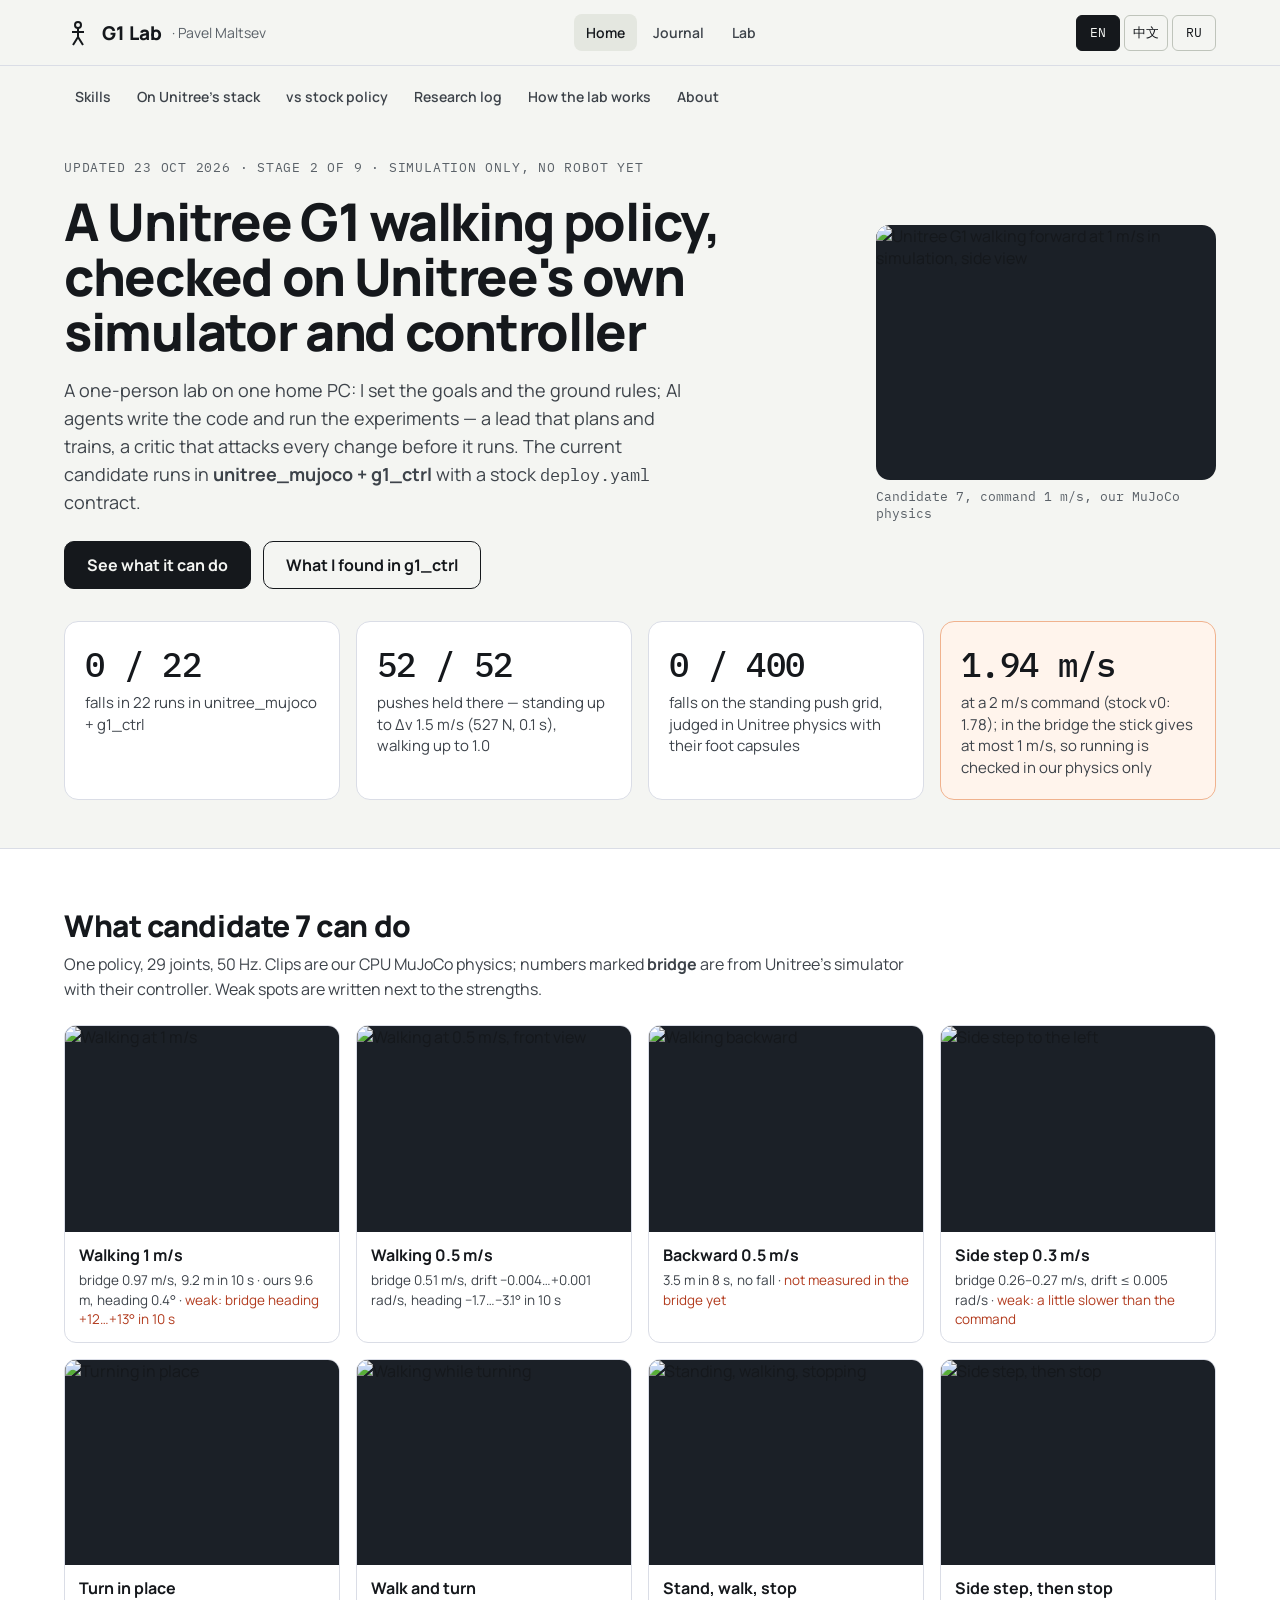
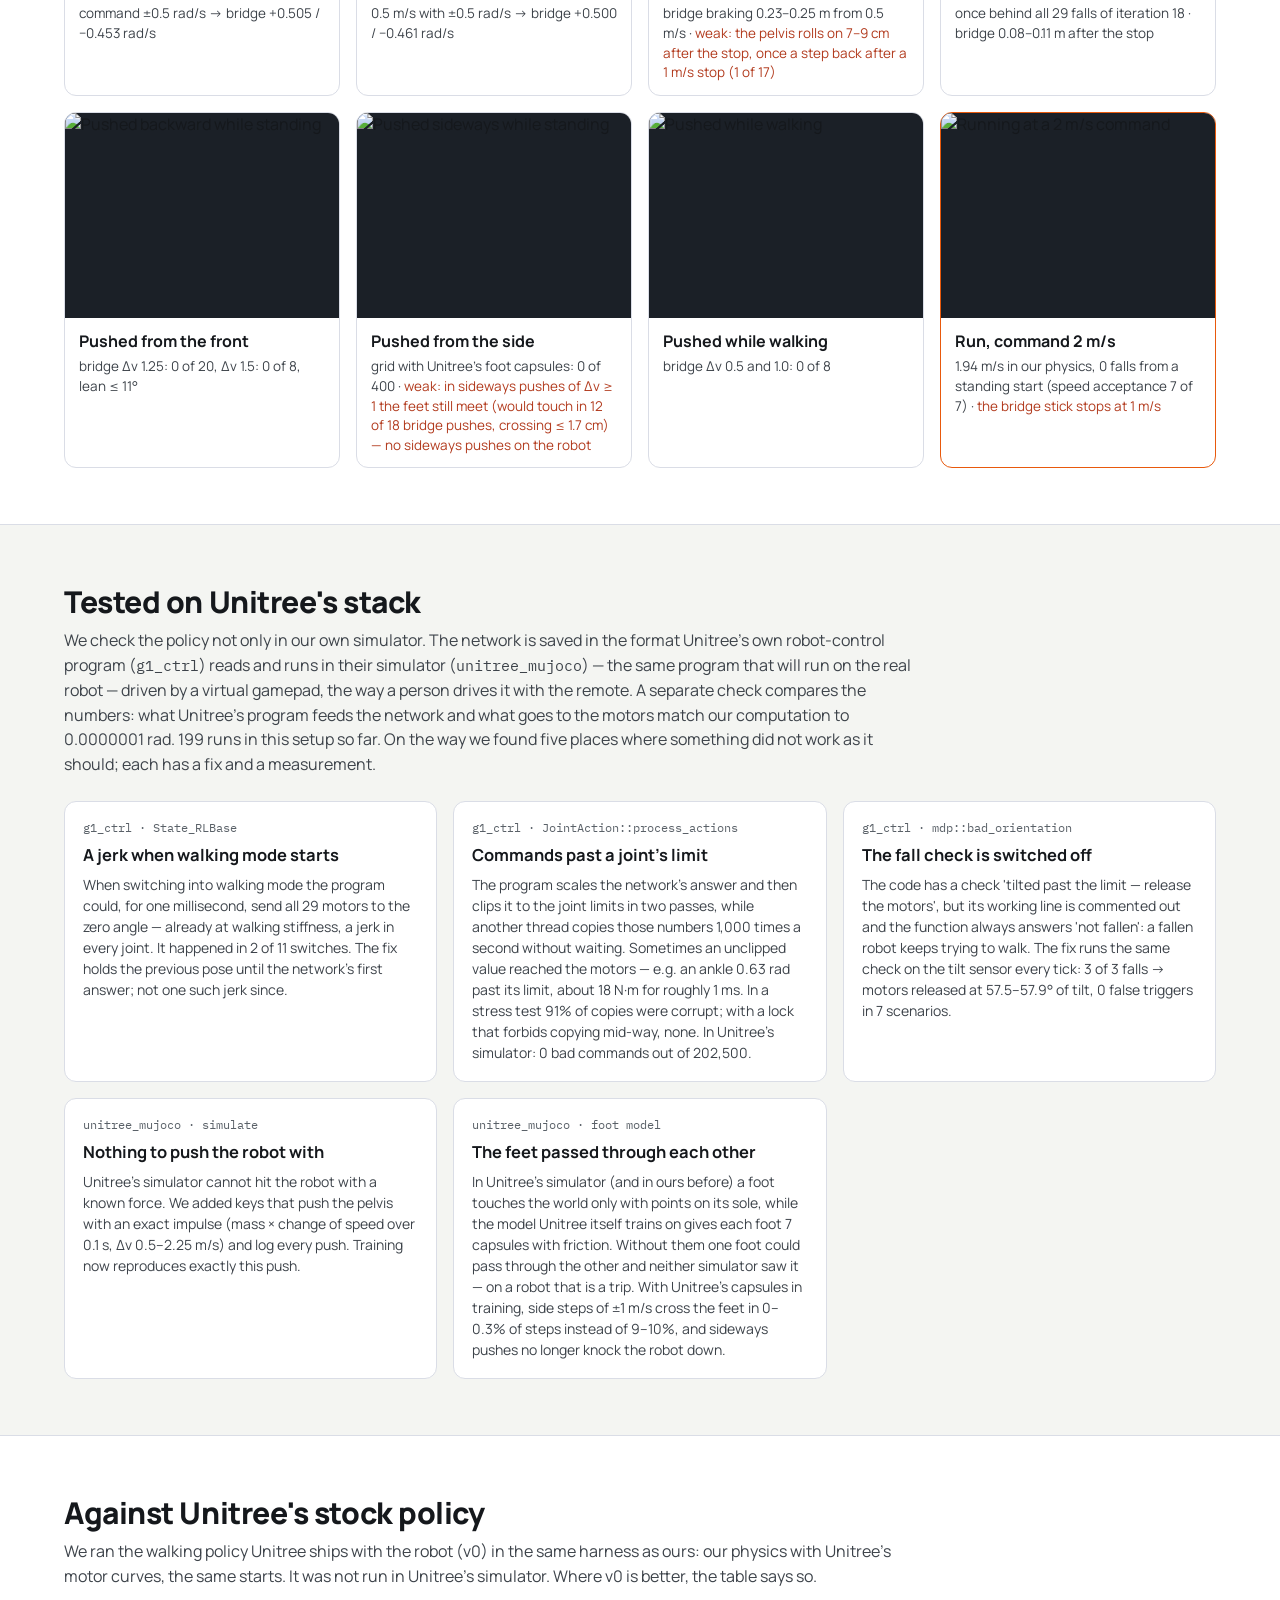
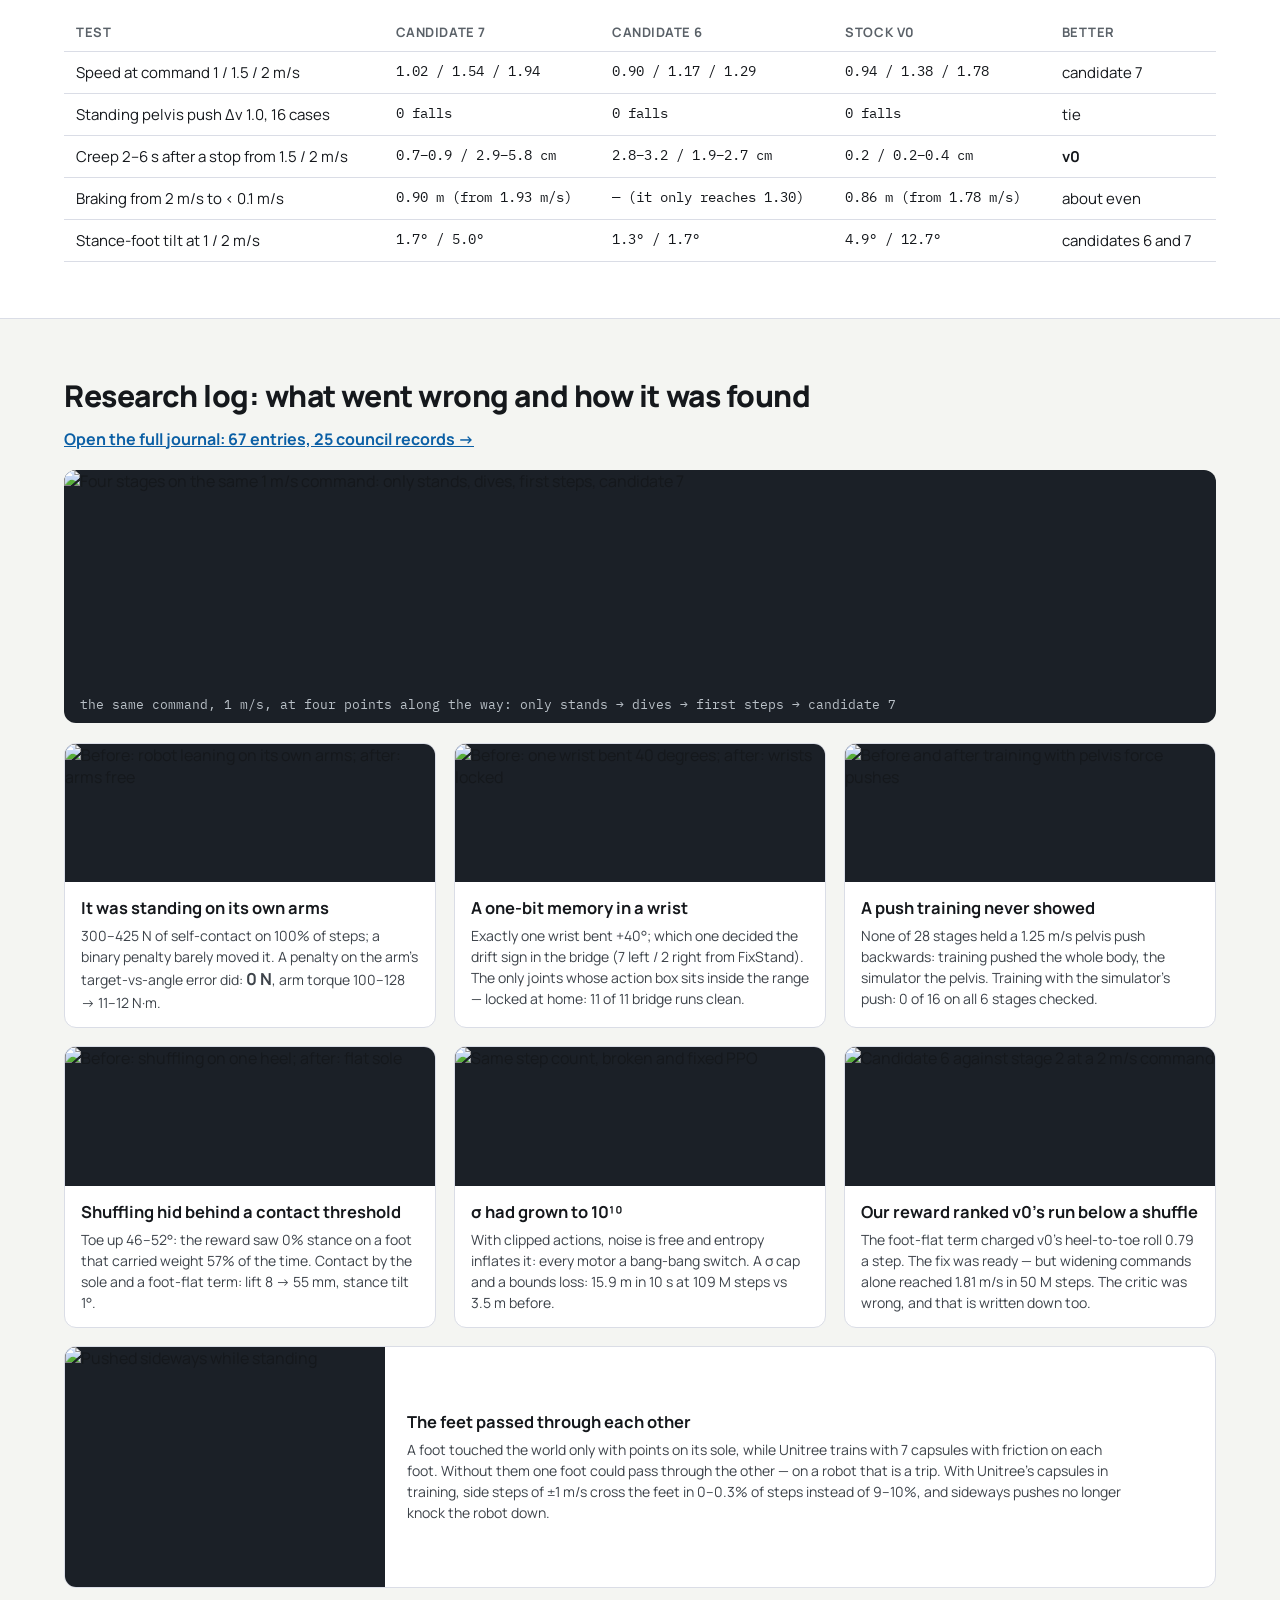
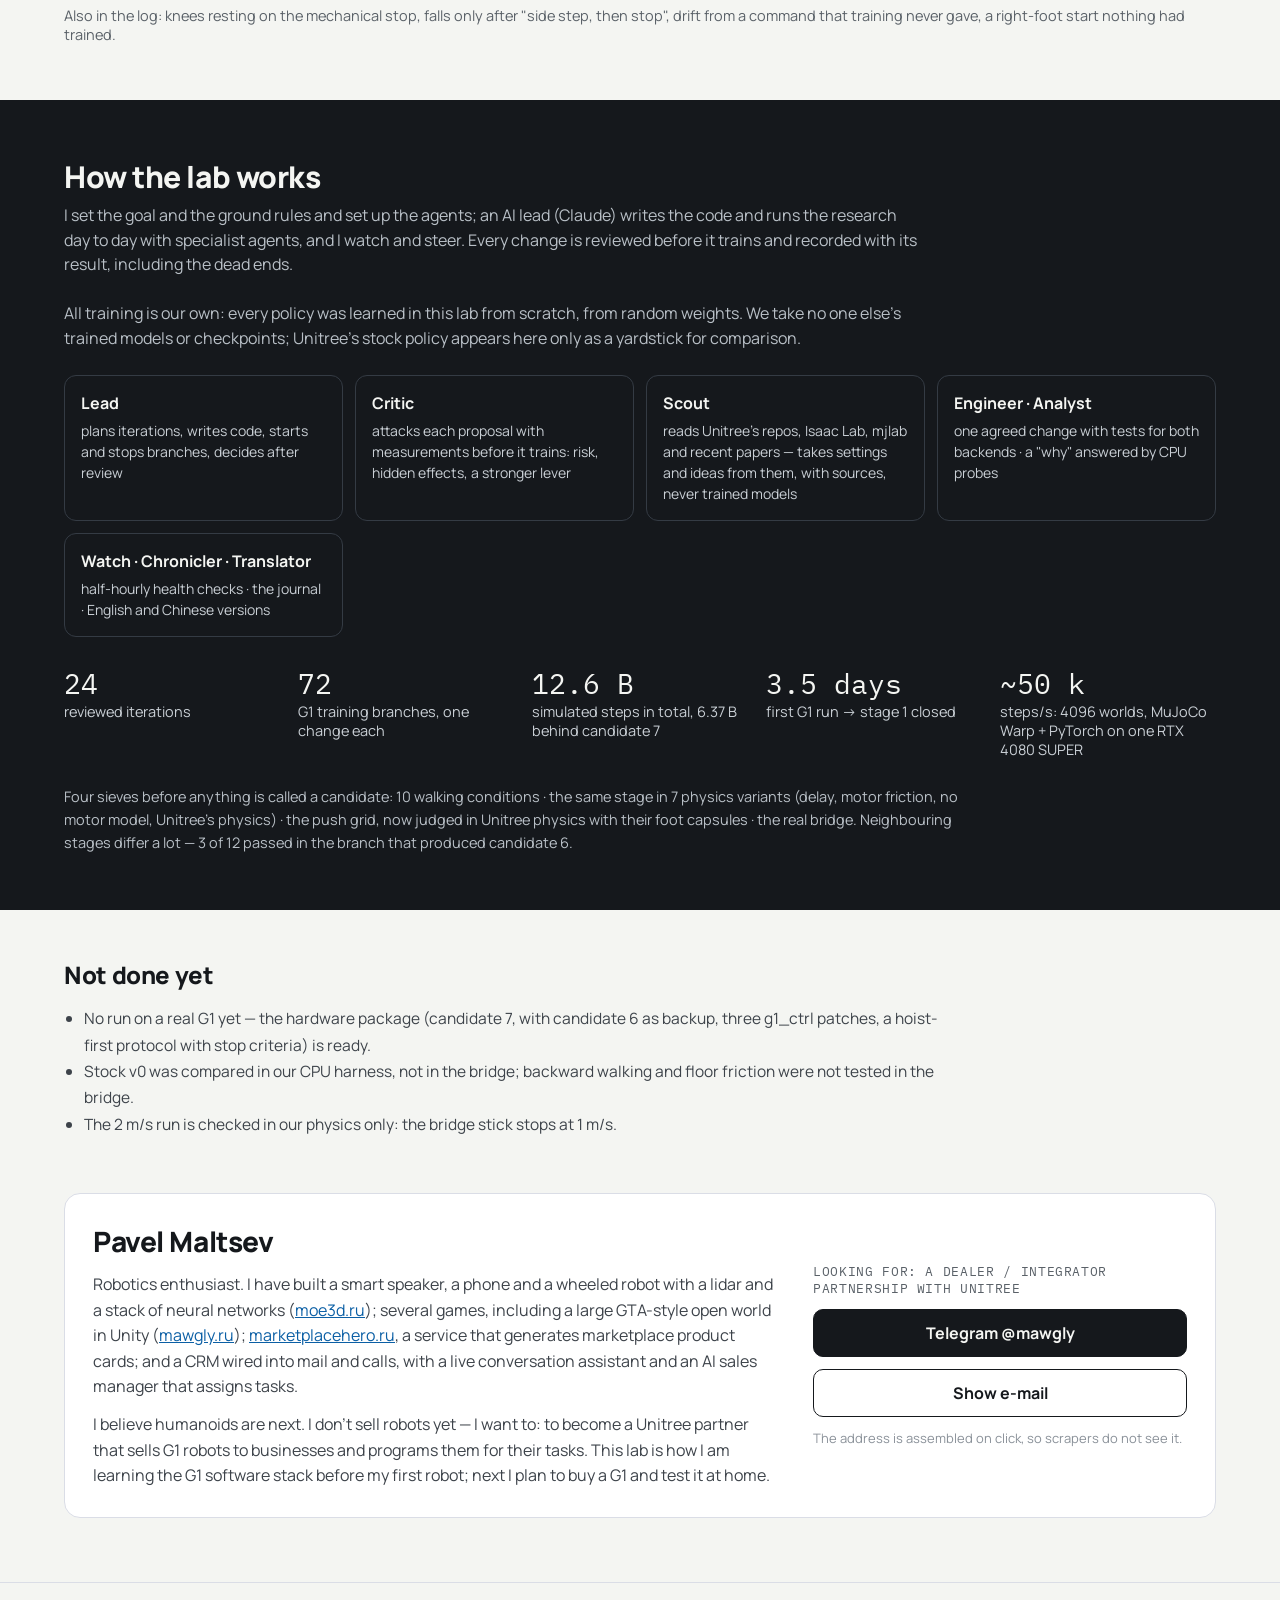
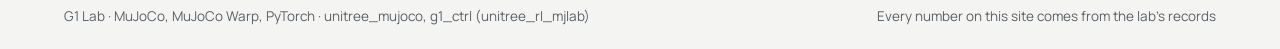
==== humanoid_sim/web/site.html @ 0b7259b4 "G1 Lab: a home lab that teaches a Unitree G1 to walk, from scratch MuJoCo + PPO training of the Unit" ====
<!doctype html>
<html lang="ru">
  <head>
    <meta charset="utf-8" />
    <meta name="viewport" content="width=device-width,initial-scale=1" />
    <meta name="site-mode" content="live" />
    <title>G1 Lab — Павел Мальцев</title>
    <link rel="preconnect" href="https://fonts.googleapis.com" />
    <link rel="preconnect" href="https://fonts.gstatic.com" crossorigin />
    <link
      href="https://fonts.googleapis.com/css2?family=IBM+Plex+Mono:wght@400;500&family=Manrope:wght@400;500;600;700;800&display=swap"
      rel="stylesheet"
    />
    <link rel="stylesheet" href="site.css" />
    <link rel="stylesheet" href="home.css" />
    <script type="module" src="home.js"></script>
  </head>
  <body>
    <main id="top">
      <nav class="page-nav wrap" aria-label="На этой странице">
        <a href="#skills">Навыки</a><a href="#stack">На стеке Unitree</a><a href="#compare">Против штатной политики</a
        ><a href="#log">Журнал исследований</a><a href="#lab">Как устроена лаборатория</a><a href="#about">Обо мне</a>
      </nav>

      <section class="hero wrap">
        <div class="hero-text">
          <p class="eyebrow">Обновлено 23 октября 2026 · этап 2 из 9 · только симуляция, робота пока нет</p>
          <h1>Политика ходьбы для Unitree G1, проверенная на симуляторе и контроллере самой Unitree</h1>
          <p class="lead" data-rich>
            Лаборатория из одного человека на одном домашнем ПК: я ставлю цели и основные правила, а код пишут и
            эксперименты ведут ИИ-агенты — руководитель, который планирует и обучает, и критик, который атакует каждое
            изменение до запуска. Текущий кандидат работает в **unitree_mujoco + g1_ctrl** со штатным разъёмом
            `deploy.yaml`.
          </p>
          <div class="actions">
            <a class="button" href="#skills">Посмотреть, что он умеет</a
            ><a class="button ghost" href="#stack">Что я нашёл в g1_ctrl</a>
          </div>
        </div>
        <figure class="hero-figure">
          <div class="media">
            <img data-clip="walk" alt="Unitree G1 идёт вперёд со скоростью 1 м/с в симуляции, вид сбоку" />
          </div>
          <figcaption>Кандидат 7, команда 1 м/с, наша физика MuJoCo</figcaption>
        </figure>
      </section>

      <section class="stats" aria-label="Ключевые числа">
        <div class="wrap grid cards-220">
          <div class="card">
            <span class="stat">0 / 22</span><span>падений в 22 прогонах в unitree_mujoco + g1_ctrl</span>
          </div>
          <div class="card">
            <span class="stat">52 / 52</span
            ><span>толчков выдержано там же — стоя до Δv 1,5 м/с (527 Н, 0,1 с), на ходу до 1,0</span>
          </div>
          <div class="card">
            <span class="stat">0 / 400</span
            ><span>падений на сетке толчков стоя — в физике Unitree с их капсулами стоп</span>
          </div>
          <div class="card accent">
            <span class="stat">1,94 м/с</span
            ><span
              >при команде 2 м/с (штатная v0: 1,78); в связке стик даёт не больше 1 м/с, поэтому бег проверен только в
              нашей физике</span
            >
          </div>
        </div>
      </section>

      <section id="skills" class="band section" aria-labelledby="skills-title">
        <div class="wrap">
          <h2 id="skills-title">Что умеет кандидат 7</h2>
          <p class="note" data-rich>
            Одна политика, 29 суставов, 50 Гц. Ролики — наша физика MuJoCo на CPU; числа с пометкой **связка** — из
            симулятора Unitree с их контроллером. Слабые места написаны рядом с сильными.
          </p>
          <div class="grid cards-260">
            <figure class="clip-card">
              <div class="media"><img data-clip="walk" alt="Идёт со скоростью 1 м/с" /></div>
              <figcaption>
                <b>Ходьба 1 м/с</b
                ><span
                  >связка 0,97 м/с, 9,2 м за 10 с · у нас 9,6 м, курс 0,4° ·
                  <span class="weak">слабое место: курс в связке +12…+13° за 10 с</span></span
                >
              </figcaption>
            </figure>
            <figure class="clip-card">
              <div class="media"><img data-clip="slow_front" alt="Идёт со скоростью 0,5 м/с, вид спереди" /></div>
              <figcaption>
                <b>Ходьба 0,5 м/с</b
                ><span>связка 0,51 м/с, увод −0,004…+0,001 рад/с, курс −1,7…−3,1° за 10 с</span>
              </figcaption>
            </figure>
            <figure class="clip-card">
              <div class="media"><img data-clip="back" alt="Идёт назад" /></div>
              <figcaption>
                <b>Назад 0,5 м/с</b
                ><span>3,5 м за 8 с, без падений · <span class="weak">в связке ещё не измерено</span></span>
              </figcaption>
            </figure>
            <figure class="clip-card">
              <div class="media"><img data-clip="side_left" alt="Шаг вбок влево" /></div>
              <figcaption>
                <b>Шаг вбок 0,3 м/с</b
                ><span
                  >связка 0,26–0,27 м/с, увод ≤ 0,005 рад/с ·
                  <span class="weak">слабое место: чуть медленнее команды</span></span
                >
              </figcaption>
            </figure>
            <figure class="clip-card">
              <div class="media"><img data-clip="turn_left" alt="Поворачивается на месте" /></div>
              <figcaption>
                <b>Поворот на месте</b><span>команда ±0,5 рад/с → связка +0,505 / −0,453 рад/с</span>
              </figcaption>
            </figure>
            <figure class="clip-card">
              <div class="media"><img data-clip="walk_turn" alt="Идёт и поворачивает" /></div>
              <figcaption>
                <b>Ходьба с поворотом</b><span>0,5 м/с с ±0,5 рад/с → связка +0,500 / −0,461 рад/с</span>
              </figcaption>
            </figure>
            <figure class="clip-card">
              <div class="media"><img data-clip="stop_start" alt="Стоит, идёт, останавливается" /></div>
              <figcaption>
                <b>Стоять, идти, остановиться</b
                ><span
                  >в связке тормозит за 0,23–0,25 м с 0,5 м/с ·
                  <span class="weak"
                    >слабое место: после остановки таз докатывается на 7–9 см, один раз шаг назад после стопа с 1 м/с (1
                    из 17)</span
                  ></span
                >
              </figcaption>
            </figure>
            <figure class="clip-card">
              <div class="media"><img data-clip="side_stop" alt="Шаг вбок, затем остановка" /></div>
              <figcaption>
                <b>Шаг вбок, затем стоп</b
                ><span>когда-то за всеми 29 падениями итерации 18 · в связке 0,08–0,11 м после остановки</span>
              </figcaption>
            </figure>
            <figure class="clip-card">
              <div class="media"><img data-clip="push_back" alt="Толчок назад, стоя" /></div>
              <figcaption>
                <b>Толчок спереди</b><span>в связке Δv 1,25: 0 из 20, Δv 1,5: 0 из 8, наклон ≤ 11°</span>
              </figcaption>
            </figure>
            <figure class="clip-card">
              <div class="media"><img data-clip="push_left" alt="Толчок вбок, стоя" /></div>
              <figcaption>
                <b>Толчок сбоку</b
                ><span
                  >сетка с капсулами стоп Unitree: 0 из 400 ·
                  <span class="weak"
                    >слабое место: при боковых толчках Δv ≥ 1 стопы всё ещё встречаются (коснулись бы в 12 из 18
                    толчков в связке, захлёст ≤ 1,7 см) — боковых толчков на роботе не делаем</span
                  ></span
                >
              </figcaption>
            </figure>
            <figure class="clip-card">
              <div class="media"><img data-clip="push_walk" alt="Толчок на ходу" /></div>
              <figcaption>
                <b>Толчок на ходу</b><span>связка Δv 0,5 и 1,0: 0 из 8</span>
              </figcaption>
            </figure>
            <figure class="clip-card accent">
              <div class="media"><img data-clip="sprint" alt="Бег по команде 2 м/с" /></div>
              <figcaption>
                <b>Бег, команда 2 м/с</b
                ><span
                  >1,94 м/с в нашей физике, 0 падений со старта стоя (приёмка скорости 7 из 7) ·
                  <span class="weak">стик связки ограничен 1 м/с</span></span
                >
              </figcaption>
            </figure>
          </div>
        </div>
      </section>

      <section id="stack" class="section" aria-labelledby="stack-title">
        <div class="wrap">
          <h2 id="stack-title">Проверено на стеке Unitree</h2>
          <p class="note" data-rich>
            Мы проверяем политику не только у себя. Сеть сохраняется в формате, который читает штатная программа
            управления роботом от Unitree (`g1_ctrl`), и запускается в их симуляторе (`unitree_mujoco`) — той же
            программой, что будет работать на настоящем роботе. Управляем виртуальным геймпадом, как человек пультом.
            Отдельная проверка сверяет числа: то, что программа Unitree подаёт сети, и то, что уходит на моторы,
            совпадает с нашим расчётом до 0,0000001 радиана. Прогонов в этой связке — 199. По дороге нашлись пять мест,
            где что-то работало не так; у каждого есть исправление и замер.
          </p>
          <div class="grid cards-340">
            <article class="card finding">
              <span class="tag">g1_ctrl · State_RLBase</span>
              <b>Рывок при включении ходьбы</b>
              <span
                >При переключении в режим ходьбы программа могла на одну миллисекунду послать всем 29 моторам команду «в
                ноль» — уже с жёсткостью ходьбы, то есть дёрнуть все суставы. Так было в 2 включениях из 11. Исправление
                держит прежнюю позу до первого ответа сети; с тех пор — ни одного такого рывка.</span
              >
            </article>
            <article class="card finding">
              <span class="tag">g1_ctrl · JointAction::process_actions</span>
              <b>Команды за пределом сустава</b>
              <span
                >Программа сначала масштабирует ответ сети, потом обрезает его по пределам суставов — в два прохода, а
                другой поток 1000 раз в секунду копирует эти числа, не дожидаясь конца. Иногда на моторы уходило
                необрезанное значение: например, голеностоп на 0,63 рад за пределом, около 18 Н·м примерно на 1 мс. В
                стресс-тесте испорчены 91% копий; с замком, который не даёт копировать на середине, — ни одной. В
                симуляторе Unitree — 0 плохих команд из 202 500.</span
              >
            </article>
            <article class="card finding">
              <span class="tag">g1_ctrl · mdp::bad_orientation</span>
              <b>Проверка падения выключена</b>
              <span
                >В коде есть проверка «наклонился сильнее предела — отпустить моторы», но её рабочая строка
                закомментирована, и функция всегда отвечает «не упал»: упавший робот продолжает пытаться идти.
                Исправление включает ту же проверку по датчику наклона на каждом такте: 3 падения из 3 → моторы отпущены
                при наклоне 57,5–57,9°, ложных срабатываний 0 в 7 сценариях.</span
              >
            </article>
            <article class="card finding">
              <span class="tag">unitree_mujoco · simulate</span>
              <b>Робота нечем толкнуть</b>
              <span
                >В симуляторе Unitree нельзя ударить робота с известной силой. Мы добавили клавиши, которые толкают таз
                точно заданным импульсом (масса × изменение скорости за 0,1 с, Δv от 0,5 до 2,25 м/с) и записывают
                каждый толчок. Обучение теперь воспроизводит ровно этот толчок.</span
              >
            </article>
            <article class="card finding">
              <span class="tag">unitree_mujoco · модель стопы</span>
              <b>Стопы проходили друг сквозь друга</b>
              <span
                >В симуляторе Unitree (и у нас раньше) стопа касается мира только точками подошвы, а в модели, на которой
                учит сама Unitree, у стопы 7 капсул с трением. Без них ноги могли заходить одна сквозь другую, и ни один
                симулятор этого не видел — на роботе это подножка. С капсулами Unitree в обучении при шаге вбок ±1 м/с
                ноги заходят накрест в 0–0,3% шагов вместо 9–10%, а боковые толчки больше не роняют робота.</span
              >
            </article>
          </div>
        </div>
      </section>

      <section id="compare" class="band section" aria-labelledby="compare-title">
        <div class="wrap">
          <h2 id="compare-title">Против штатной политики Unitree</h2>
          <p class="note">
            Политику ходьбы, которую Unitree поставляет с роботом (v0), мы запустили в той же обвязке, что и свои: наша
            физика с кривыми моторов Unitree, одинаковые старты. В симуляторе Unitree она не запускалась. Где v0 лучше,
            так и написано.
          </p>
          <div class="scroll-x">
            <table class="data">
              <thead>
                <tr>
                  <th>Тест</th>
                  <th>Кандидат 7</th>
                  <th>Кандидат 6</th>
                  <th>Штатная v0</th>
                  <th>Лучше</th>
                </tr>
              </thead>
              <tbody>
                <tr>
                  <td>Скорость при команде 1 / 1,5 / 2 м/с</td>
                  <td class="num">1,02 / 1,54 / 1,94</td>
                  <td class="num">0,90 / 1,17 / 1,29</td>
                  <td class="num">0,94 / 1,38 / 1,78</td>
                  <td>кандидат 7</td>
                </tr>
                <tr>
                  <td>Толчок таза стоя Δv 1,0, 16 случаев</td>
                  <td class="num">0 падений</td>
                  <td class="num">0 падений</td>
                  <td class="num">0 падений</td>
                  <td>ничья</td>
                </tr>
                <tr>
                  <td>Уползание через 2–6 с после остановки с 1,5 / 2 м/с</td>
                  <td class="num">0,7–0,9 / 2,9–5,8 см</td>
                  <td class="num">2,8–3,2 / 1,9–2,7 см</td>
                  <td class="num">0,2 / 0,2–0,4 см</td>
                  <td><b>v0</b></td>
                </tr>
                <tr>
                  <td>Торможение с 2 м/с до &lt; 0,1 м/с</td>
                  <td class="num">0,90 м (с 1,93 м/с)</td>
                  <td class="num">— (разгоняется только до 1,30)</td>
                  <td class="num">0,86 м (с 1,78 м/с)</td>
                  <td>почти поровну</td>
                </tr>
                <tr>
                  <td>Наклон опорной стопы при 1 / 2 м/с</td>
                  <td class="num">1,7° / 5,0°</td>
                  <td class="num">1,3° / 1,7°</td>
                  <td class="num">4,9° / 12,7°</td>
                  <td>кандидат 6 и 7</td>
                </tr>
              </tbody>
            </table>
          </div>
        </div>
      </section>

      <section id="log" class="section" aria-labelledby="log-title">
        <div class="wrap">
          <div class="log-head">
            <h2 id="log-title">Журнал исследований: что шло не так и как это нашли</h2>
            <a href="journal.html">Открыть весь журнал: 67 записей, 25 протоколов совета →</a>
          </div>
          <figure class="story-wide">
            <div class="media">
              <img
                data-clip="story-path"
                alt="Четыре этапа на одной команде 1 м/с: только стоит, ныряет, первые шаги, кандидат 7"
              />
            </div>
            <figcaption>
              одна и та же команда, 1 м/с, в четырёх точках пути: только стоит → ныряет → первые шаги → кандидат 7
            </figcaption>
          </figure>
          <div class="grid stories">
            <article class="story-card">
              <div class="media">
                <img
                  data-clip="story-arms"
                  alt="Было: робот опирается на собственные руки; стало: руки свободны"
                />
              </div>
              <div class="body">
                <b>Он стоял на собственных руках</b>
                <span class="text" data-rich
                  >300–425 Н самоконтакта на 100% шагов; бинарный штраф почти ничего не сдвинул. Сдвинул штраф за
                  расхождение цели и угла руки: **0 Н**, момент руки 100–128 → 11–12 Н·м.</span
                >
              </div>
            </article>
            <article class="story-card">
              <div class="media">
                <img
                  data-clip="story-wrist"
                  alt="Было: одно запястье согнуто на 40 градусов; стало: запястья закреплены"
                />
              </div>
              <div class="body">
                <b>Однобитная память в запястье</b>
                <span class="text"
                  >Ровно одно запястье согнуто на +40°; какое именно — решало знак увода в связке (7 влево / 2 вправо из
                  FixStand). Это единственные суставы, у которых коробка действий лежит внутри диапазона, — их
                  закрепили в исходной позе: 11 из 11 прогонов в связке чистые.</span
                >
              </div>
            </article>
            <article class="story-card">
              <div class="media">
                <img data-clip="story-push" alt="До и после обучения с толчками силой в таз" />
              </div>
              <div class="body">
                <b>Толчок, которого обучение не показывало</b>
                <span class="text"
                  >Ни один из 28 этапов не выдержал толчка таза 1,25 м/с назад: обучение толкало всё тело, а симулятор —
                  таз. Обучение с толчком как в симуляторе: 0 из 16 на всех 6 проверенных этапах.</span
                >
              </div>
            </article>
            <article class="story-card">
              <div class="media">
                <img data-clip="story-heel" alt="Было: шаркает на одной пятке; стало: стопа плоско" />
              </div>
              <div class="body">
                <b>Шарканье пряталось за порогом контакта</b>
                <span class="text"
                  >Носок вверх на 46–52°: награда видела 0% опоры у стопы, которая несла вес 57% времени. Контакт по
                  подошве и штраф за наклон стопы: подъём 8 → 55 мм, наклон в опоре 1°.</span
                >
              </div>
            </article>
            <article class="story-card">
              <div class="media">
                <img data-clip="story-ppo" alt="Одинаковое число шагов: сломанный и исправленный PPO" />
              </div>
              <div class="body">
                <b>σ выросла до 10¹⁰</b>
                <span class="text"
                  >При обрезанных действиях шум бесплатен, и энтропия его раздувает: каждый мотор — релейный
                  переключатель. Ограничение σ и штраф за выход за границы: 15,9 м за 10 с на 109 млн шагов против 3,5 м
                  раньше.</span
                >
              </div>
            </article>
            <article class="story-card">
              <div class="media">
                <img data-clip="story-speed" alt="Кандидат 6 против этапа 2 при команде 2 м/с" />
              </div>
              <div class="body">
                <b>Наша награда ставила бег v0 ниже шарканья</b>
                <span class="text"
                  >Штраф за наклон стопы брал с переката v0 с пятки на носок 0,79 за шаг. Исправление было готово — но
                  одно расширение команд дало 1,81 м/с за 50 млн шагов. Критик ошибся, и это тоже записано.</span
                >
              </div>
            </article>
            <article class="story-card wide">
              <div class="media">
                <img data-clip="push_left" alt="Толчок вбок, стоя" />
              </div>
              <div class="body">
                <b>Ноги проходили друг сквозь друга</b>
                <span class="text"
                  >Стопа касалась мира только точками подошвы, а Unitree учит с 7 капсулами с трением на каждой стопе.
                  Без них ноги заходили одна сквозь другую — на роботе это подножка. С капсулами Unitree в обучении при
                  шаге вбок ±1 м/с ноги заходят накрест в 0–0,3% шагов вместо 9–10%, боковые толчки больше не роняют
                  робота.</span
                >
              </div>
            </article>
          </div>
          <p class="also">
            Ещё в журнале: колени, лежащие на механическом упоре, падения только после «шаг вбок, затем стоп», увод от
            команды, которой обучение никогда не давало, старт с правой ноги, которому ничто не учило.
          </p>
        </div>
      </section>

      <section id="lab" class="dark section" aria-labelledby="lab-title">
        <div class="wrap">
          <h2 id="lab-title">Как устроена лаборатория</h2>
          <p class="note">
            Я ставлю цель и основные правила и настраиваю агентов; ИИ-руководитель (Claude) пишет код и ведёт
            исследование изо дня в день вместе со специализированными агентами, а я наблюдаю и направляю. Каждое
            изменение разбирают до обучения и записывают вместе с результатом, включая тупики.
          </p>
          <p class="note own">
            Всё обучение — наше собственное: каждая политика выучена в этой лаборатории с нуля, из случайных
            весов. Чужих обученных моделей и контрольных точек мы не берём; стоковая политика Unitree здесь —
            только мерка для сравнения.
          </p>
          <div class="grid roles">
            <div class="role">
              <b>Руководитель</b>
              <p>планирует итерации, пишет код, запускает и останавливает ветки, решает после разбора</p>
            </div>
            <div class="role">
              <b>Критик</b>
              <p>атакует каждое предложение измерениями до обучения: риск, скрытые эффекты, более сильный рычаг</p>
            </div>
            <div class="role">
              <b>Разведчик</b>
              <p>читает репозитории Unitree, Isaac Lab, mjlab и свежие статьи — берёт оттуда настройки и идеи с источниками, но не обученные модели</p>
            </div>
            <div class="role">
              <b>Инженер · Аналитик</b>
              <p>одно согласованное изменение с тестами для обоих бэкендов · ответ на «почему» через CPU-пробы</p>
            </div>
            <div class="role">
              <b>Дежурный · Летописец · Переводчик</b>
              <p>проверки здоровья каждые полчаса · журнал · английская и китайская версии</p>
            </div>
          </div>
          <div class="grid lab-numbers">
            <div><span>24</span>итерации с разбором</div>
            <div><span>72</span>ветки обучения G1, по одному изменению в каждой</div>
            <div><span>12,6 млрд</span>шагов симуляции всего, из них 6,37 млрд — за кандидатом 7</div>
            <div><span>3,5 дня</span>первый запуск G1 → этап 1 закрыт</div>
            <div><span>~50 тыс.</span>шагов/с: 4096 миров, MuJoCo Warp + PyTorch на одной RTX 4080 SUPER</div>
          </div>
          <p class="sieves">
            Четыре сита, прежде чем что-то назвать кандидатом: 10 условий ходьбы · тот же этап в 7 вариантах физики
            (задержка, трение моторов, без модели моторов, физика Unitree) · сетка толчков, теперь в физике Unitree с их
            капсулами стоп · настоящая связка. Соседние этапы сильно различаются — в ветке, давшей кандидата 6, прошли 3
            из 12.
          </p>
        </div>
      </section>

      <section class="gaps wrap" aria-labelledby="gaps-title">
        <h2 id="gaps-title">Что ещё не сделано</h2>
        <ul>
          <li>
            Запусков на настоящем G1 ещё не было — пакет для железа (кандидат 7, запасной — кандидат 6, три патча
            g1_ctrl, протокол «сначала на подвесе» с критериями остановки) готов.
          </li>
          <li>
            Штатную v0 сравнивали в нашей CPU-обвязке, а не в связке; ходьбу назад и трение пола в связке не проверяли.
          </li>
          <li>Бег 2 м/с проверен только в нашей физике: стик связки ограничен 1 м/с.</li>
        </ul>
      </section>

      <section id="about" class="about wrap" aria-labelledby="about-title">
        <div class="about-card">
          <div class="about-text">
            <h2 id="about-title">Павел Мальцев</h2>
            <p data-rich>
              Энтузиаст робототехники. Я собрал умную колонку, телефон и колёсного робота с лидаром и стеком нейросетей
              (moe3d.ru); сделал несколько игр, в том числе большой открытый мир в духе GTA на Unity (mawgly.ru);
              marketplacehero.ru — сервис, который генерирует карточки товаров для маркетплейсов; и CRM, связанную с
              почтой и звонками, с живым помощником в разговоре и ИИ-менеджером продаж, который ставит задачи.
            </p>
            <p>
              Я верю, что следующие — гуманоиды. Роботов я пока не продаю, но хочу: стать партнёром Unitree, который
              продаёт роботов G1 бизнесу и программирует их под его задачи. Эта лаборатория — то, как я осваиваю
              программный стек G1 до своего первого робота; дальше я планирую купить G1 и испытать его дома.
            </p>
          </div>
          <div class="contact">
            <span class="eyebrow">Ищу: партнёрство с Unitree как дилер / интегратор</span>
            <a class="button" href="https://t.me/mawgly">Telegram @mawgly</a>
            <button type="button" class="button ghost" id="show-email">Показать e-mail</button>
            <small>Адрес собирается по клику, чтобы его не видели сборщики адресов.</small>
          </div>
        </div>
      </section>
    </main>
  </body>
</html>
---- humanoid_sim/web/site.css ----
/* The lab's single site (site.html, journal.html, lab.html): one look for the public pages and the lab's own.
   Light only; the tokens are the design of the Unitree mockup (Manrope + IBM Plex Mono, ink on a pale ground,
   one orange accent for "in progress"). */
:root {
  color-scheme: light;
  --ground: #f4f5f2;
  --card: #ffffff;
  --line: #dadde6;
  --line-soft: #eceee9;
  --ink: #15181c;
  --ink-2: #3d434a;
  --ink-3: #5a6168;
  --ink-4: #8a9199;
  --dark: #15181c;
  --dark-line: #343b44;
  --dark-ink: #c9cfd5;
  --dark-ink-2: #b9c0c7;
  --accent: #e8590c;
  --accent-soft: #fff4ec;
  --accent-line: #f0b28e;
  --good: #1f7a4d;
  --bad: #b23b1e;
  --link: #0b5fa5;
  --link-hover: #083f6e;
  --link-on-dark: #8cc4f2;
  --sans: 'Manrope', system-ui, sans-serif;
  --mono: 'IBM Plex Mono', ui-monospace, monospace;
  --wide: 1200px;
  --radius: 14px;
}
* {
  box-sizing: border-box;
}
html {
  scroll-behavior: smooth;
}
body {
  margin: 0;
  background: var(--ground);
  color: var(--ink);
  font-family: var(--sans);
  -webkit-font-smoothing: antialiased;
}
a {
  color: var(--link);
}
a:hover {
  color: var(--link-hover);
}
code {
  font-family: var(--mono);
  font-size: 0.92em;
}
img {
  max-width: 100%;
}
.wrap {
  max-width: var(--wide);
  margin: 0 auto;
  padding: 0 24px;
}
.section {
  padding: 56px 0;
}
.band {
  background: var(--card);
  border-top: 1px solid var(--line);
  border-bottom: 1px solid var(--line);
}
.dark {
  background: var(--dark);
  color: #f4f5f2;
}
.dark p {
  color: var(--dark-ink-2);
}
.dark a {
  color: var(--link-on-dark);
}
h1 {
  margin: 0;
  font-size: clamp(34px, 4.8vw, 52px);
  line-height: 1.06;
  letter-spacing: -0.025em;
  font-weight: 800;
}
h2 {
  margin: 0 0 6px;
  font-size: 30px;
  font-weight: 800;
  letter-spacing: -0.015em;
}
h3 {
  margin: 0;
  font-size: 18px;
  font-weight: 800;
}
.lead {
  margin: 0;
  font-size: 18px;
  line-height: 1.55;
  color: var(--ink-2);
  max-width: 760px;
}
.note {
  margin: 0 0 24px;
  font-size: 16px;
  line-height: 1.55;
  color: var(--ink-2);
  max-width: 860px;
}
.eyebrow {
  margin: 0;
  font-family: var(--mono);
  font-size: 13px;
  letter-spacing: 0.06em;
  text-transform: uppercase;
  color: var(--ink-3);
}
.mono {
  font-family: var(--mono);
}
.muted {
  color: var(--ink-3);
}
.weak {
  color: var(--bad);
}
.grid {
  display: grid;
  gap: 16px;
}
.grid.cards-220 {
  grid-template-columns: repeat(auto-fit, minmax(220px, 1fr));
}
.grid.cards-260 {
  grid-template-columns: repeat(auto-fill, minmax(260px, 1fr));
}
.grid.cards-340 {
  grid-template-columns: repeat(auto-fit, minmax(340px, 1fr));
}
.card {
  background: var(--card);
  border: 1px solid var(--line);
  border-radius: var(--radius);
  padding: 20px;
  display: flex;
  flex-direction: column;
  gap: 8px;
}
.card.accent {
  background: var(--accent-soft);
  border-color: var(--accent-line);
}
.dark .card {
  background: transparent;
  border-color: var(--dark-line);
}
.stat {
  font-family: var(--mono);
  font-size: 34px;
  font-weight: 500;
  letter-spacing: -0.02em;
}
.media {
  background: #1b2027;
  border-radius: 12px;
  overflow: hidden;
}
.media img {
  display: block;
  width: 100%;
  height: 100%;
  object-fit: cover;
}
.clip-card {
  margin: 0;
  border: 1px solid var(--line);
  border-radius: 12px;
  overflow: hidden;
  background: var(--card);
  display: flex;
  flex-direction: column;
}
.clip-card .media {
  border-radius: 0;
  aspect-ratio: 4 / 3;
}
.clip-card figcaption {
  padding: 12px 14px;
  display: flex;
  flex-direction: column;
  gap: 4px;
  font-size: 13.5px;
  line-height: 1.45;
  color: var(--ink-2);
}
.clip-card figcaption b {
  font-size: 16px;
  color: var(--ink);
}
.button {
  display: inline-flex;
  align-items: center;
  justify-content: center;
  min-height: 48px;
  padding: 0 22px;
  border-radius: 10px;
  background: var(--ink);
  color: #f4f5f2;
  border: 1.5px solid var(--ink);
  text-decoration: none;
  font: 700 16px var(--sans);
  cursor: pointer;
}
.button:hover {
  color: #ffffff;
}
.button.ghost {
  background: transparent;
  color: var(--ink);
}
.chips {
  display: flex;
  flex-wrap: wrap;
  gap: 8px;
}
.chip {
  min-height: 40px;
  padding: 0 16px;
  border-radius: 999px;
  border: 1px solid #bfc4bb;
  background: transparent;
  color: var(--ink);
  font: 700 14px var(--sans);
  cursor: pointer;
}
.chip[aria-pressed='true'],
.chip[aria-selected='true'] {
  background: var(--ink);
  border-color: var(--ink);
  color: #f4f5f2;
}
table.data {
  border-collapse: collapse;
  width: 100%;
  min-width: 640px;
  font-size: 15px;
}
table.data th,
table.data td {
  text-align: left;
  padding: 10px 12px;
  border-bottom: 1px solid var(--line);
  vertical-align: top;
}
table.data th {
  font-weight: 700;
  font-size: 13px;
  color: var(--ink-3);
  text-transform: uppercase;
  letter-spacing: 0.04em;
}
table.data td.num {
  font-family: var(--mono);
  font-size: 14px;
}
.scroll-x {
  overflow-x: auto;
}

/* Header shared by every page (site.js renderHeader). */
.site-header {
  border-bottom: 1px solid var(--line);
  background: var(--ground);
  position: sticky;
  top: 0;
  z-index: 10;
}
.site-header .wrap {
  padding-top: 14px;
  padding-bottom: 14px;
  display: flex;
  flex-wrap: wrap;
  align-items: center;
  justify-content: space-between;
  gap: 12px;
}
.brand {
  display: flex;
  align-items: center;
  gap: 10px;
  text-decoration: none;
  color: var(--ink);
}
.brand b {
  font-size: 19px;
  font-weight: 800;
}
.brand span {
  font-size: 14px;
  color: var(--ink-3);
}
.site-nav {
  display: flex;
  flex-wrap: wrap;
  gap: 4px;
  font-size: 14px;
  font-weight: 600;
}
.site-nav a {
  padding: 9px 12px;
  border-radius: 8px;
  text-decoration: none;
  color: var(--ink-2);
}
.site-nav a[aria-current='page'] {
  background: #e4e7e0;
  color: var(--ink);
}
.languages {
  display: flex;
  gap: 4px;
  font-family: var(--mono);
  font-size: 13px;
}
.languages button {
  min-width: 44px;
  min-height: 36px;
  border: 1px solid #bfc4bb;
  background: transparent;
  color: var(--ink);
  border-radius: 6px;
  font: inherit;
  cursor: pointer;
}
.languages button[aria-pressed='true'] {
  border-color: var(--ink);
  background: var(--ink);
  color: #f4f5f2;
}
.site-footer {
  border-top: 1px solid var(--line);
}
.site-footer .wrap {
  padding-top: 24px;
  padding-bottom: 24px;
  display: flex;
  flex-wrap: wrap;
  justify-content: space-between;
  gap: 12px;
  font-size: 13.5px;
  color: var(--ink-3);
}
@media (max-width: 640px) {
  /* One compact bar on a phone: brand and languages on the first row, the pages below; not sticky. */
  .site-header {
    position: static;
  }
  .site-header .wrap {
    padding-top: 10px;
    padding-bottom: 10px;
    gap: 6px 10px;
  }
  .brand span {
    display: none;
  }
  .site-nav {
    order: 3;
    width: 100%;
  }
  .site-nav a {
    padding: 7px 10px;
  }
  .languages button {
    min-width: 40px;
    min-height: 34px;
  }
  .section {
    padding: 40px 0;
  }
  h2 {
    font-size: 26px;
  }
  .wrap {
    padding: 0 16px;
  }
}
---- humanoid_sim/web/home.css ----
/* The home page (site.html): the layout of its sections on top of site.css. */
main [id] {
  scroll-margin-top: 76px;
}
.page-nav {
  display: flex;
  flex-wrap: wrap;
  gap: 4px;
  padding-top: 12px;
  font-size: 14px;
  font-weight: 600;
}
.page-nav a {
  padding: 9px 11px;
  border-radius: 8px;
  text-decoration: none;
  color: var(--ink-2);
}
.page-nav a:hover {
  background: #e4e7e0;
  color: var(--ink);
}
.hero {
  padding-top: 44px;
  padding-bottom: 32px;
  display: flex;
  flex-wrap: wrap;
  gap: 44px;
  align-items: center;
}
.hero-text {
  flex: 999 1 520px;
  min-width: 0;
  display: flex;
  flex-direction: column;
  gap: 18px;
}
.hero-text .lead {
  max-width: 640px;
}
.actions {
  display: flex;
  flex-wrap: wrap;
  gap: 12px;
  margin-top: 6px;
}
.hero-figure {
  flex: 1 1 340px;
  margin: 0;
  display: flex;
  flex-direction: column;
  gap: 8px;
}
.hero-figure .media {
  border-radius: var(--radius);
  aspect-ratio: 4 / 3;
}
.hero-figure figcaption,
.story-wide figcaption {
  font-family: var(--mono);
  font-size: 13px;
  color: var(--ink-3);
}
.stats {
  padding-bottom: 48px;
}
.stats .card {
  gap: 6px;
}
.stats .card > span:last-child {
  font-size: 15px;
  line-height: 1.45;
  color: var(--ink-2);
}
.clip-card.accent {
  border: 1.5px solid var(--accent);
}
.grid.cards-270 {
  grid-template-columns: repeat(auto-fit, minmax(270px, 1fr));
}
.finding {
  padding: 18px;
  border-radius: 12px;
}
.finding .tag {
  font-family: var(--mono);
  font-size: 12px;
  color: var(--ink-3);
}
.finding b,
.story-card b {
  font-size: 16.5px;
}
.finding > span:last-child,
.story-card .text {
  font-size: 14px;
  line-height: 1.5;
  color: var(--ink-2);
}
.log-head {
  display: flex;
  flex-wrap: wrap;
  justify-content: space-between;
  align-items: baseline;
  gap: 12px;
  margin-bottom: 20px;
}
.log-head h2 {
  margin: 0;
}
.log-head a {
  font-weight: 700;
}
.story-wide {
  margin: 0 0 20px;
}
.story-wide .media {
  border-radius: 12px 12px 0 0;
  aspect-ratio: 1920 / 360;
}
.story-wide figcaption {
  padding: 10px 16px;
  background: #1b2027;
  border-radius: 0 0 12px 12px;
  color: var(--dark-ink-2);
}
.grid.stories {
  grid-template-columns: repeat(auto-fit, minmax(340px, 1fr));
  gap: 18px;
}
.story-card {
  background: var(--card);
  border: 1px solid var(--line);
  border-radius: 12px;
  overflow: hidden;
}
.story-card .media {
  border-radius: 0;
  aspect-ratio: 960 / 360;
}
.story-card .body {
  padding: 14px 16px;
  display: flex;
  flex-direction: column;
  gap: 6px;
}
/* A finding told with a single-robot clip (4:3): across the whole row, the clip beside the text. */
.story-card.wide {
  grid-column: 1 / -1;
  display: grid;
  grid-template-columns: minmax(0, 320px) 1fr;
  align-items: center;
}
.story-card.wide .media {
  aspect-ratio: 4 / 3;
}
.story-card.wide .body {
  padding: 16px 22px;
  max-width: 760px;
}
@media (max-width: 640px) {
  .story-card.wide {
    grid-template-columns: 1fr;
  }
}
.also {
  margin: 18px 0 0;
  font-size: 14.5px;
  color: var(--ink-3);
}
.roles {
  grid-template-columns: repeat(auto-fit, minmax(230px, 1fr));
  gap: 12px;
  margin-bottom: 28px;
}
.role {
  border: 1px solid var(--dark-line);
  border-radius: 12px;
  padding: 16px;
}
.dark .role p {
  margin: 6px 0 0;
  font-size: 14px;
  line-height: 1.5;
  color: var(--dark-ink);
}
.lab-numbers {
  grid-template-columns: repeat(auto-fit, minmax(180px, 1fr));
  gap: 18px;
  font-size: 14.5px;
  color: var(--dark-ink);
}
.lab-numbers span {
  display: block;
  font-family: var(--mono);
  font-size: 28px;
  color: #f4f5f2;
}
.dark p.sieves {
  margin: 26px 0 0;
  font-size: 14.5px;
  line-height: 1.6;
  max-width: 900px;
}
.gaps {
  padding-top: 48px;
  padding-bottom: 8px;
}
.gaps h2 {
  margin-bottom: 14px;
  font-size: 24px;
}
.gaps ul {
  margin: 0;
  padding-left: 20px;
  font-size: 15.5px;
  line-height: 1.7;
  color: var(--ink-2);
  max-width: 900px;
}
.about {
  padding-top: 48px;
  padding-bottom: 64px;
}
.about-card {
  background: var(--card);
  border: 1px solid var(--line);
  border-radius: 16px;
  padding: 28px;
  display: flex;
  flex-wrap: wrap;
  gap: 32px;
}
.about-text {
  flex: 2 1 420px;
  display: flex;
  flex-direction: column;
  gap: 12px;
}
.about-text h2 {
  margin: 0;
  font-size: 28px;
}
.about-text p {
  margin: 0;
  font-size: 16px;
  line-height: 1.6;
  color: var(--ink-2);
}
.contact {
  flex: 1 1 240px;
  display: flex;
  flex-direction: column;
  gap: 12px;
  justify-content: center;
}
.contact .eyebrow {
  letter-spacing: 0.05em;
}
.contact small {
  font-size: 13px;
  color: var(--ink-4);
}
.contact a.button.ghost {
  overflow-wrap: anywhere;
}
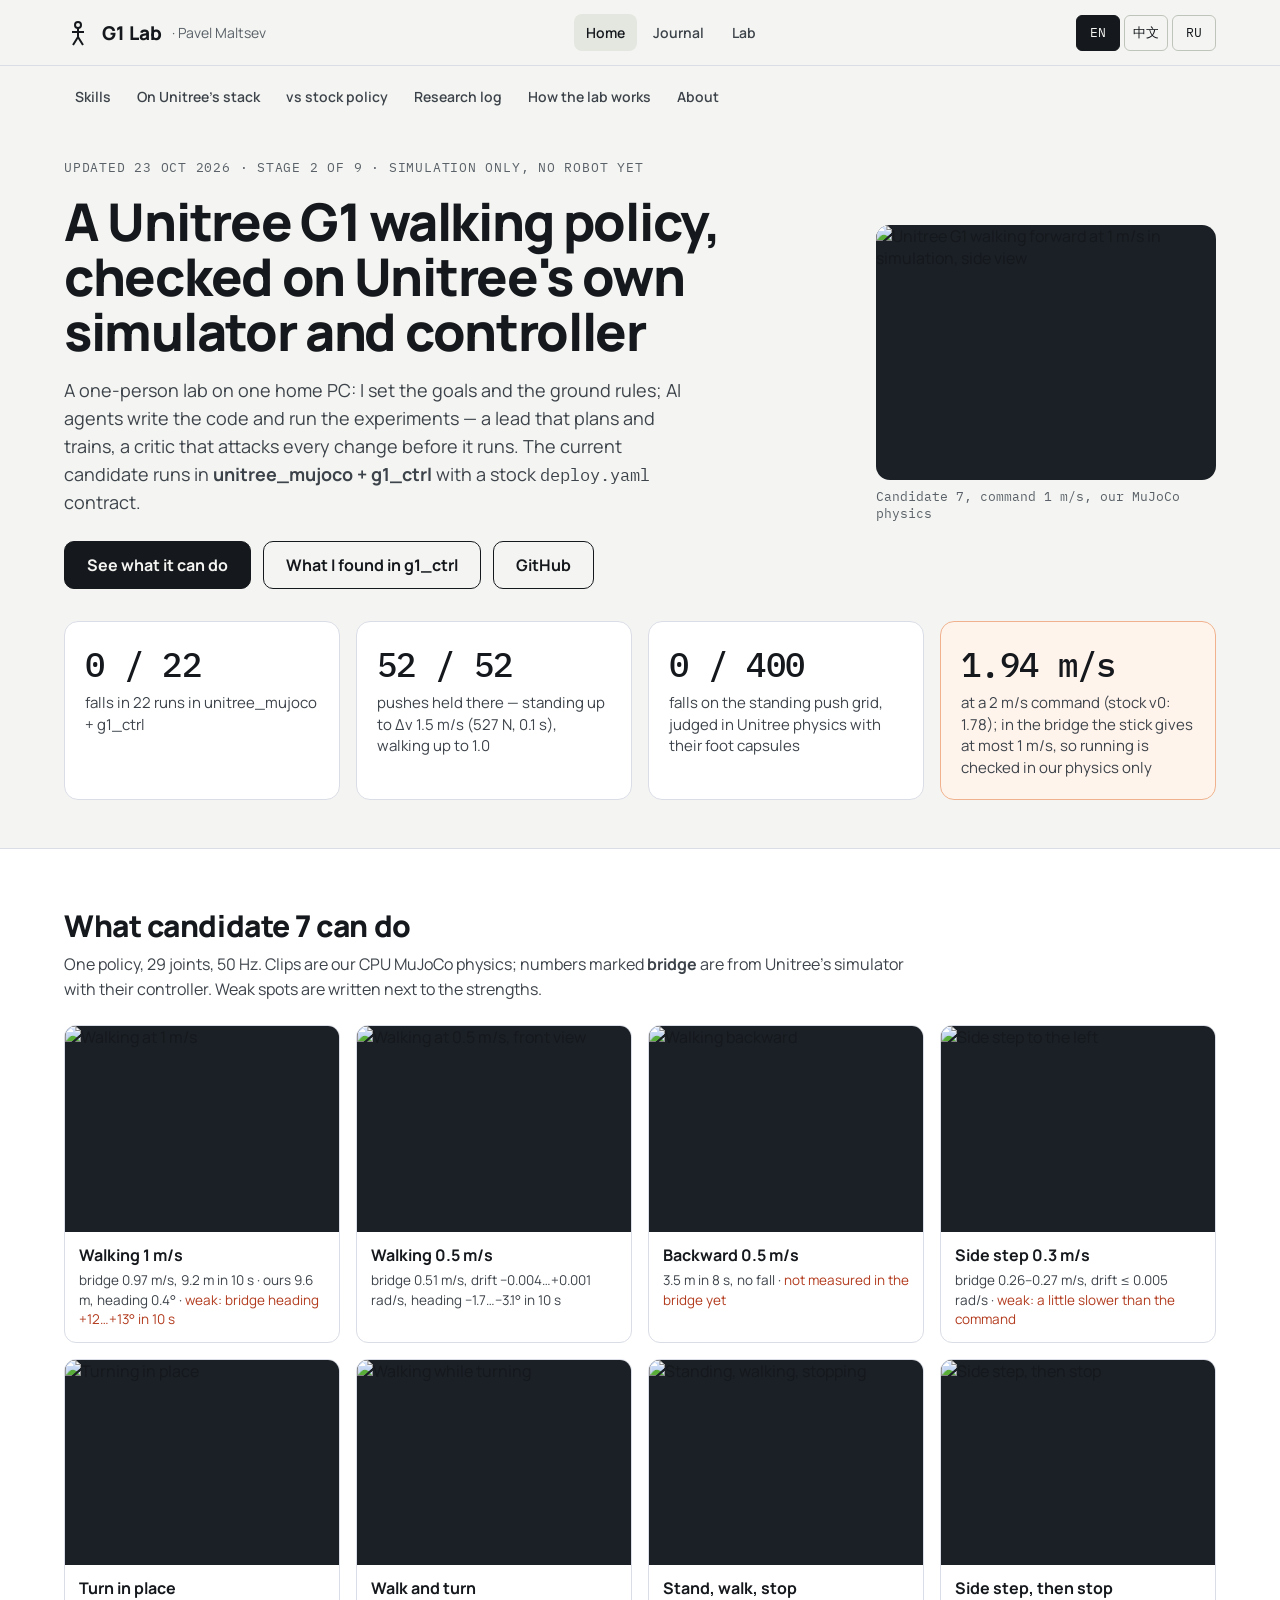
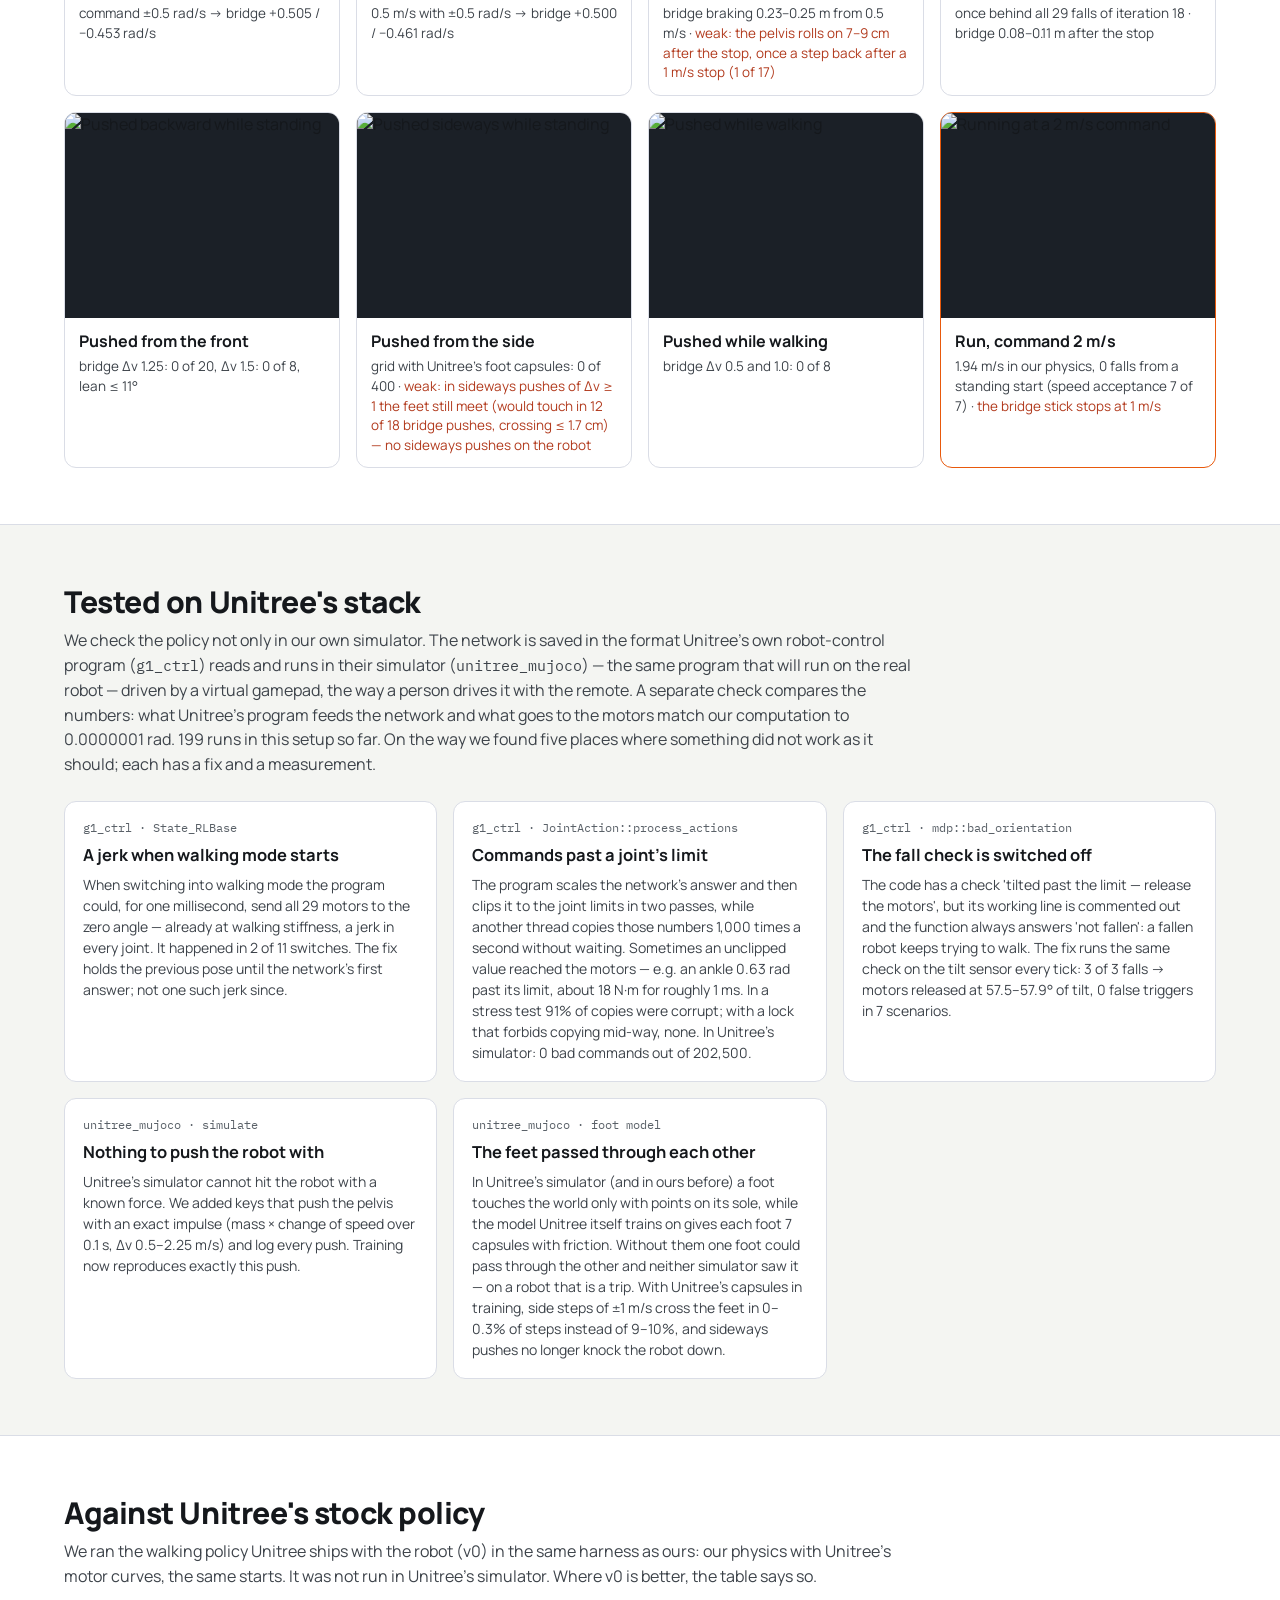
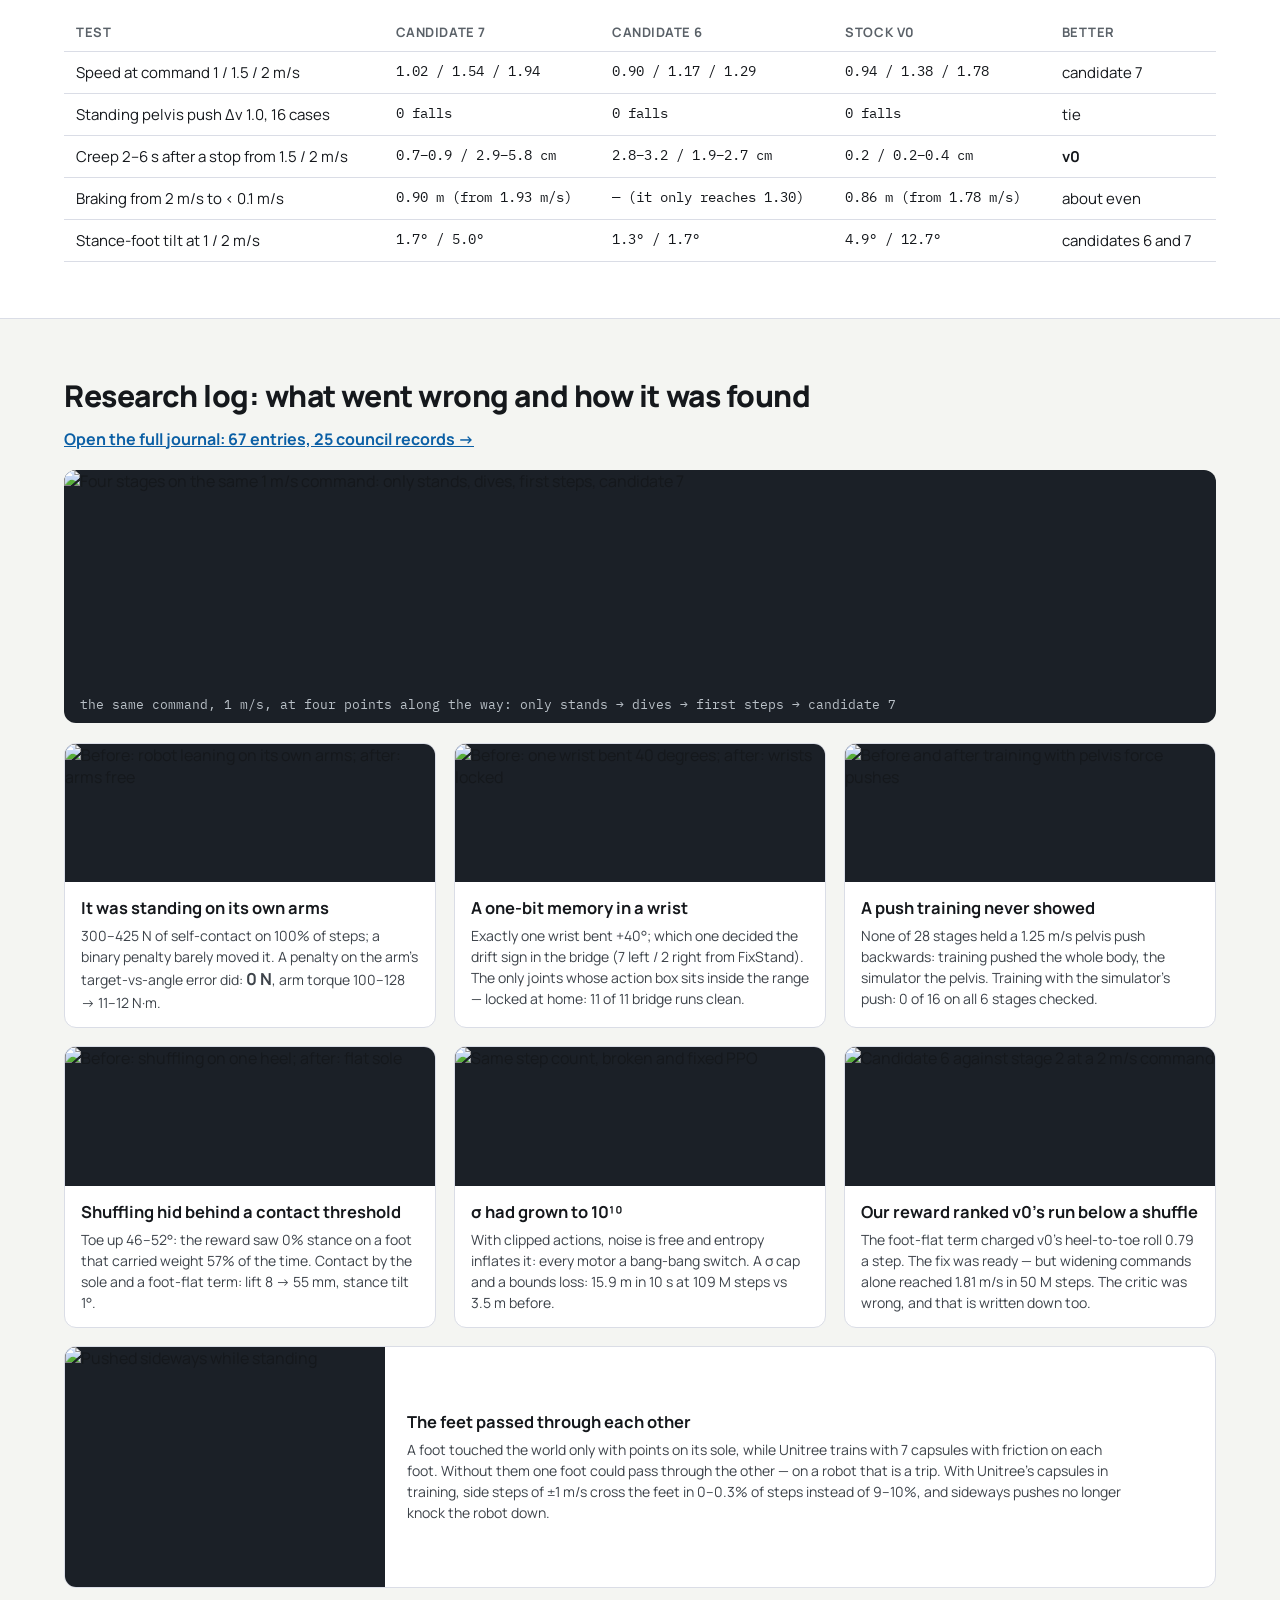
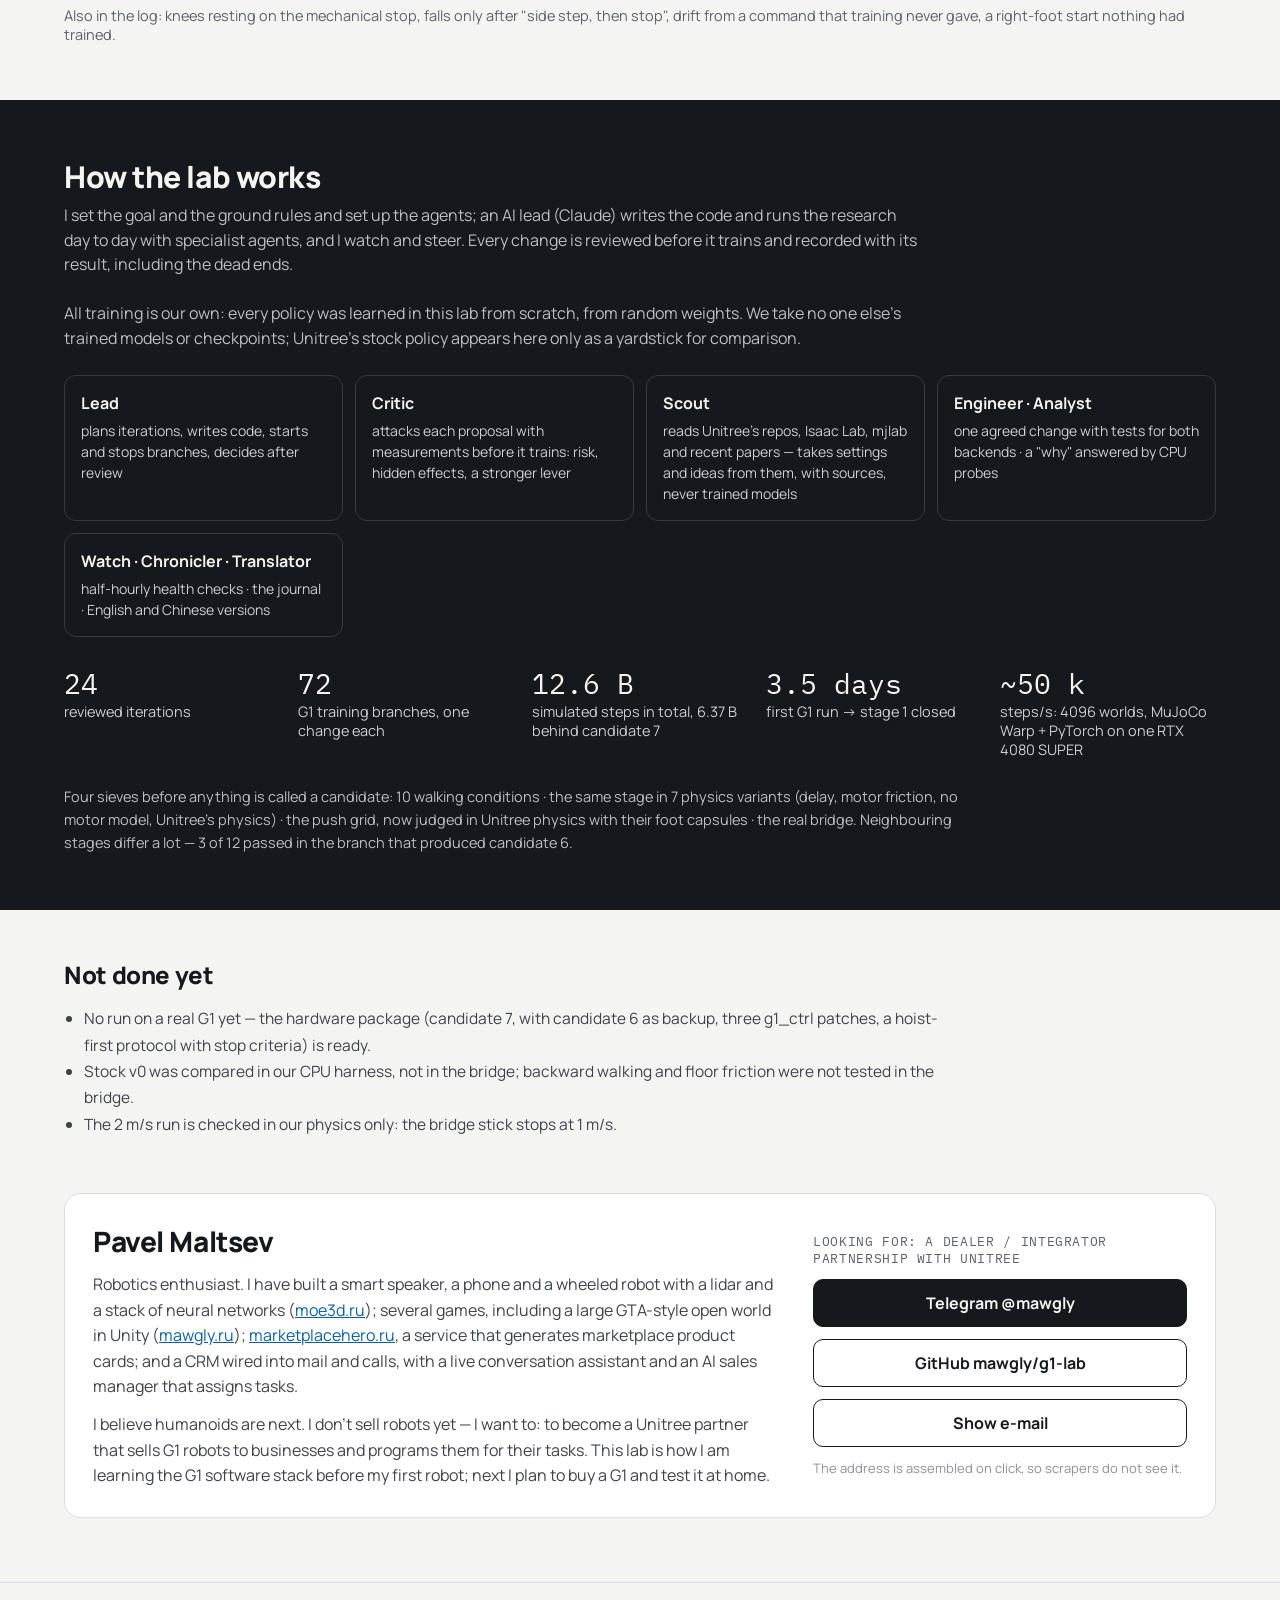
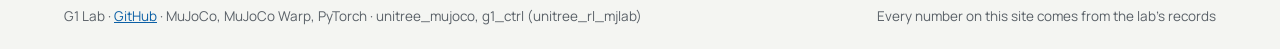
==== commit ec855616: "Lab update 2026-10-23 - publish: the commit message is read before the copy is touched; any failure " ====
--- a/humanoid_sim/web/site.html
+++ b/humanoid_sim/web/site.html
@@ -34,7 +34,8 @@
           </p>
           <div class="actions">
             <a class="button" href="#skills">Посмотреть, что он умеет</a
-            ><a class="button ghost" href="#stack">Что я нашёл в g1_ctrl</a>
+            ><a class="button ghost" href="#stack">Что я нашёл в g1_ctrl</a
+            ><a class="button ghost" href="https://github.com/mawgly/g1-lab">GitHub</a>
           </div>
         </div>
         <figure class="hero-figure">
@@ -511,6 +512,7 @@
           <div class="contact">
             <span class="eyebrow">Ищу: партнёрство с Unitree как дилер / интегратор</span>
             <a class="button" href="https://t.me/mawgly">Telegram @mawgly</a>
+            <a class="button ghost" href="https://github.com/mawgly/g1-lab">GitHub mawgly/g1-lab</a>
             <button type="button" class="button ghost" id="show-email">Показать e-mail</button>
             <small>Адрес собирается по клику, чтобы его не видели сборщики адресов.</small>
           </div>
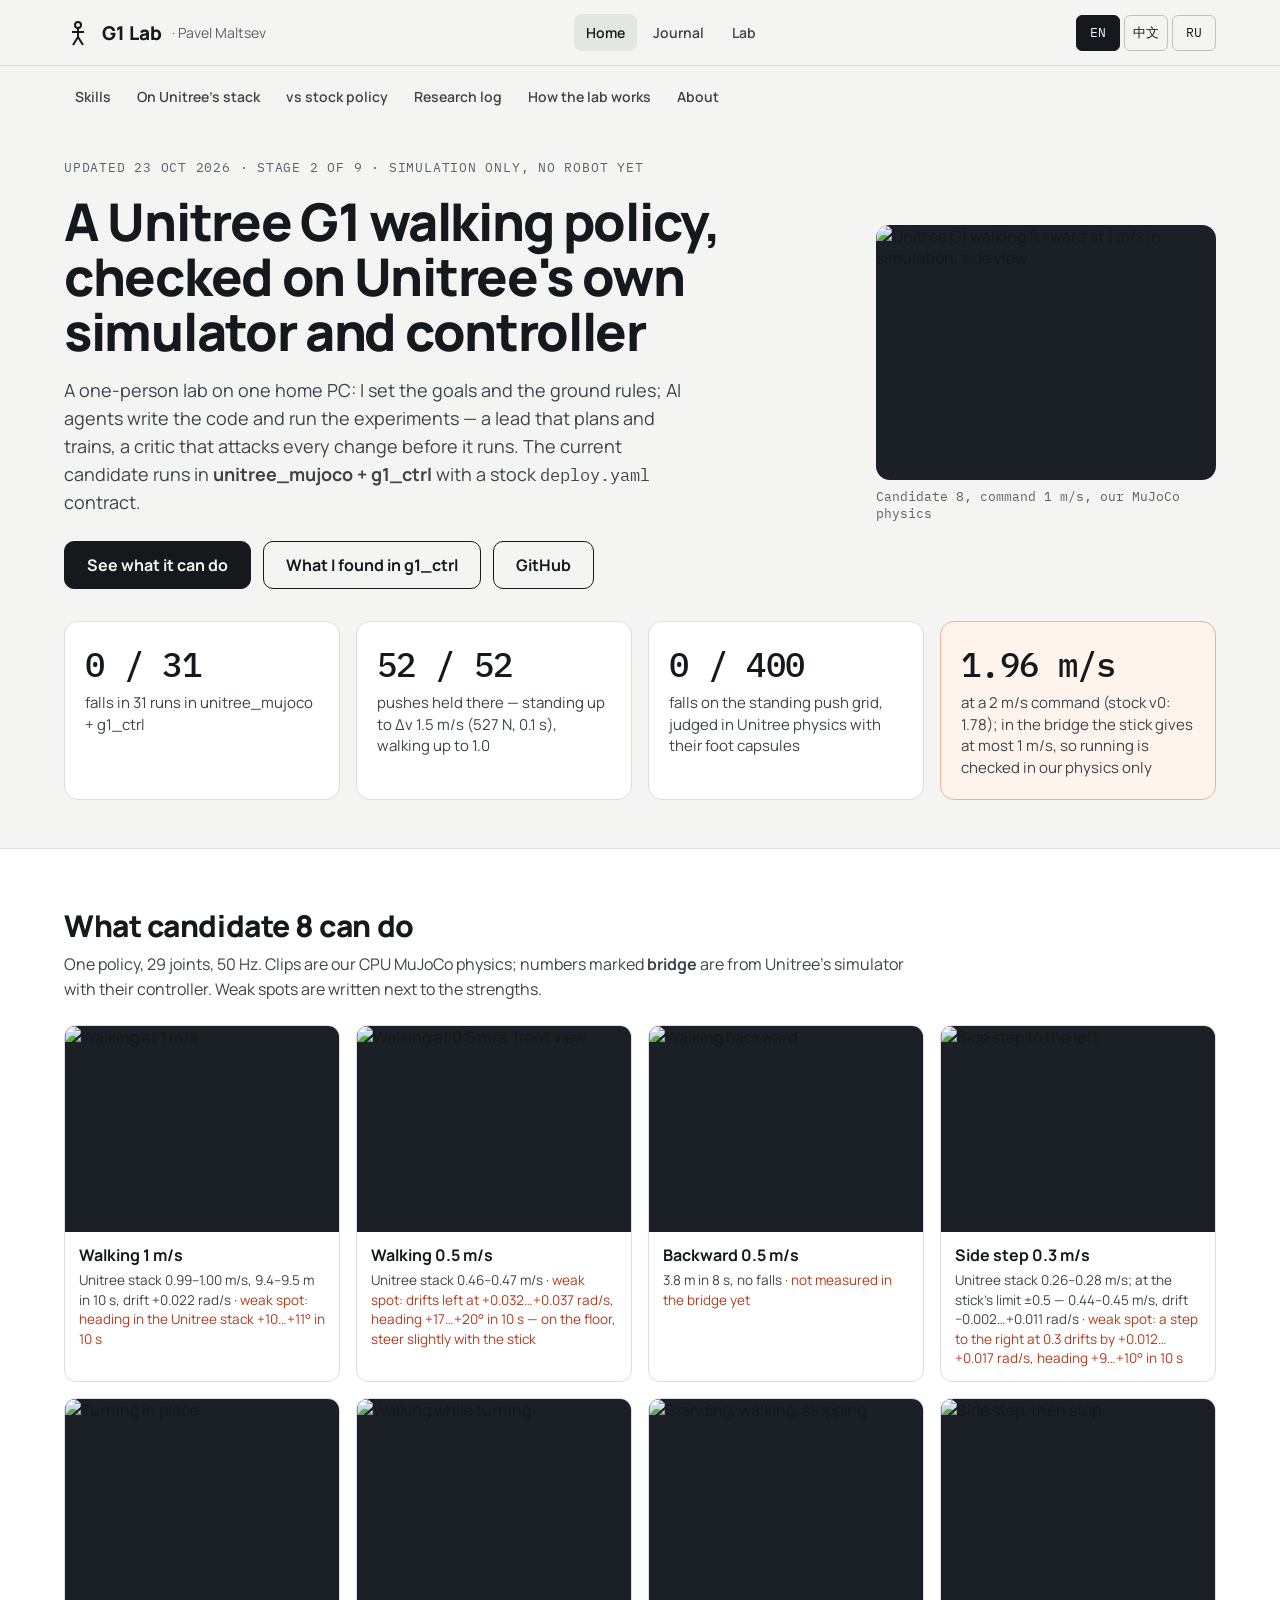
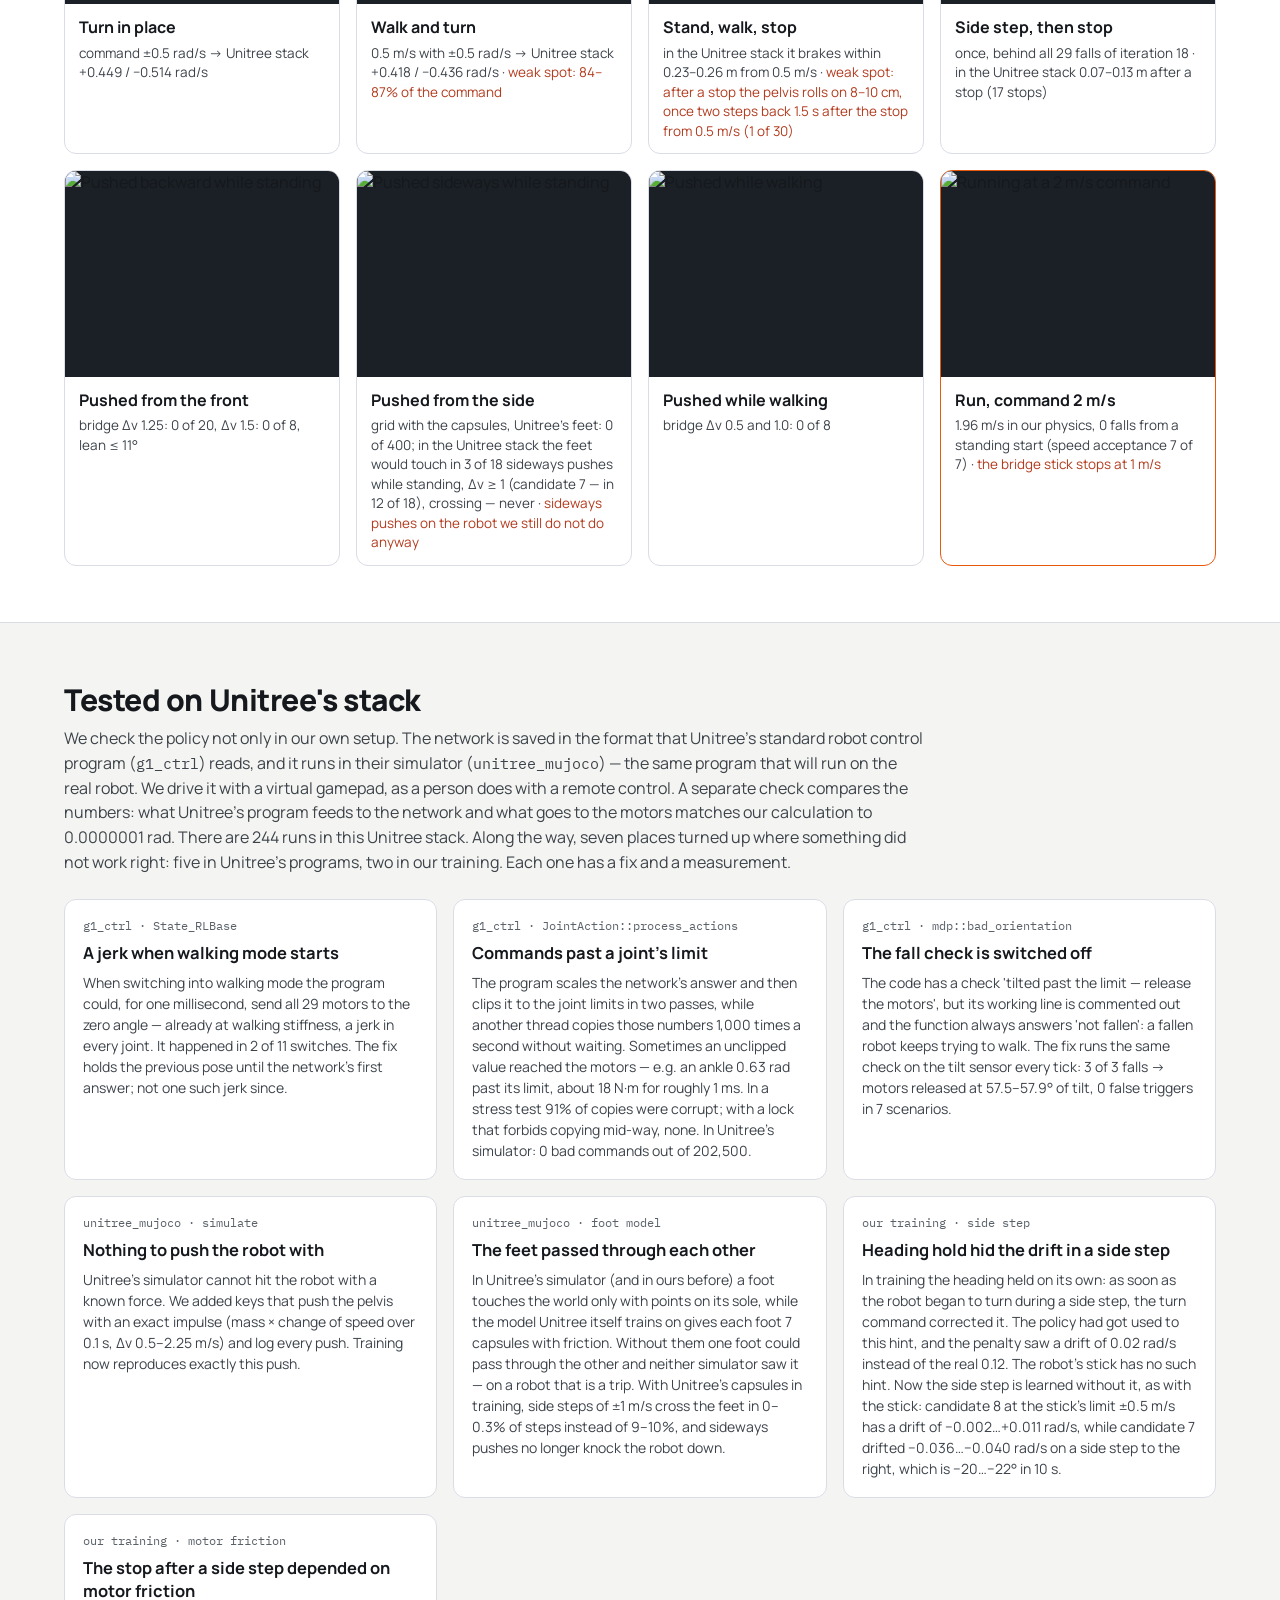
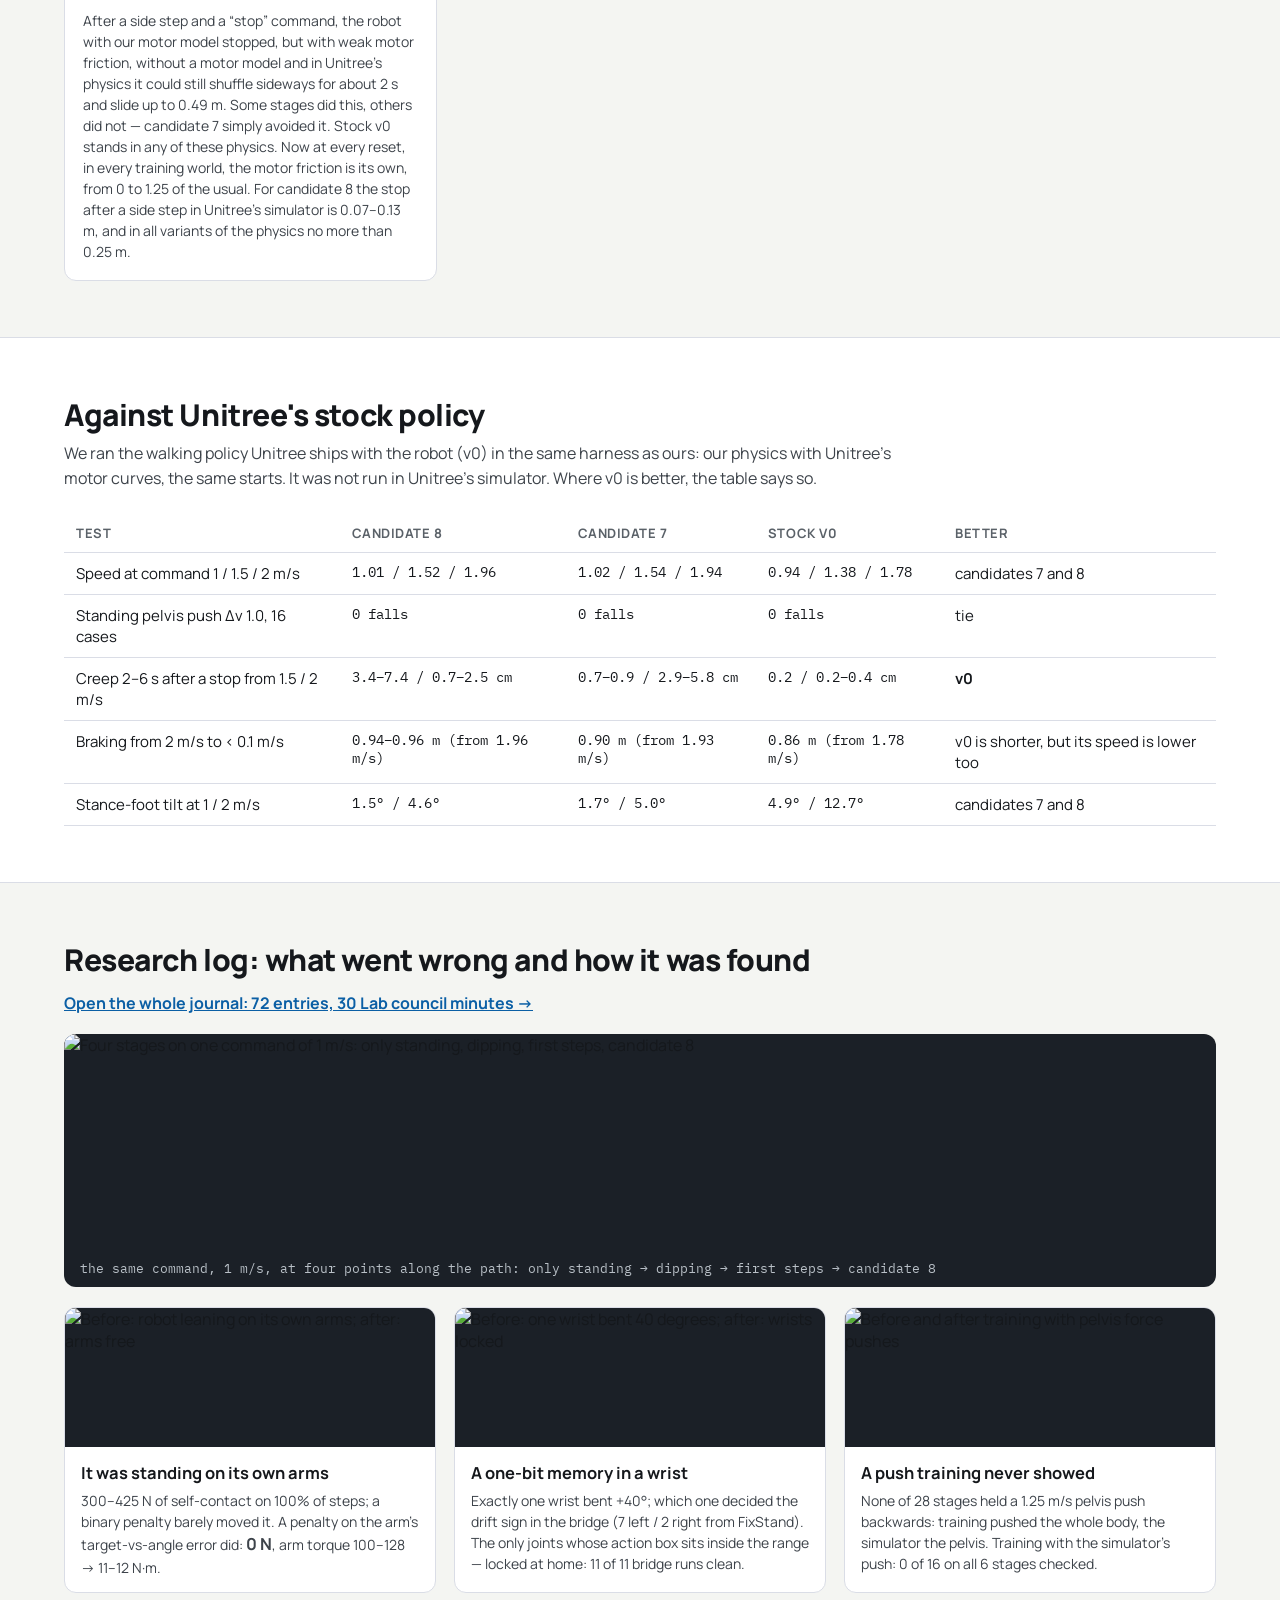
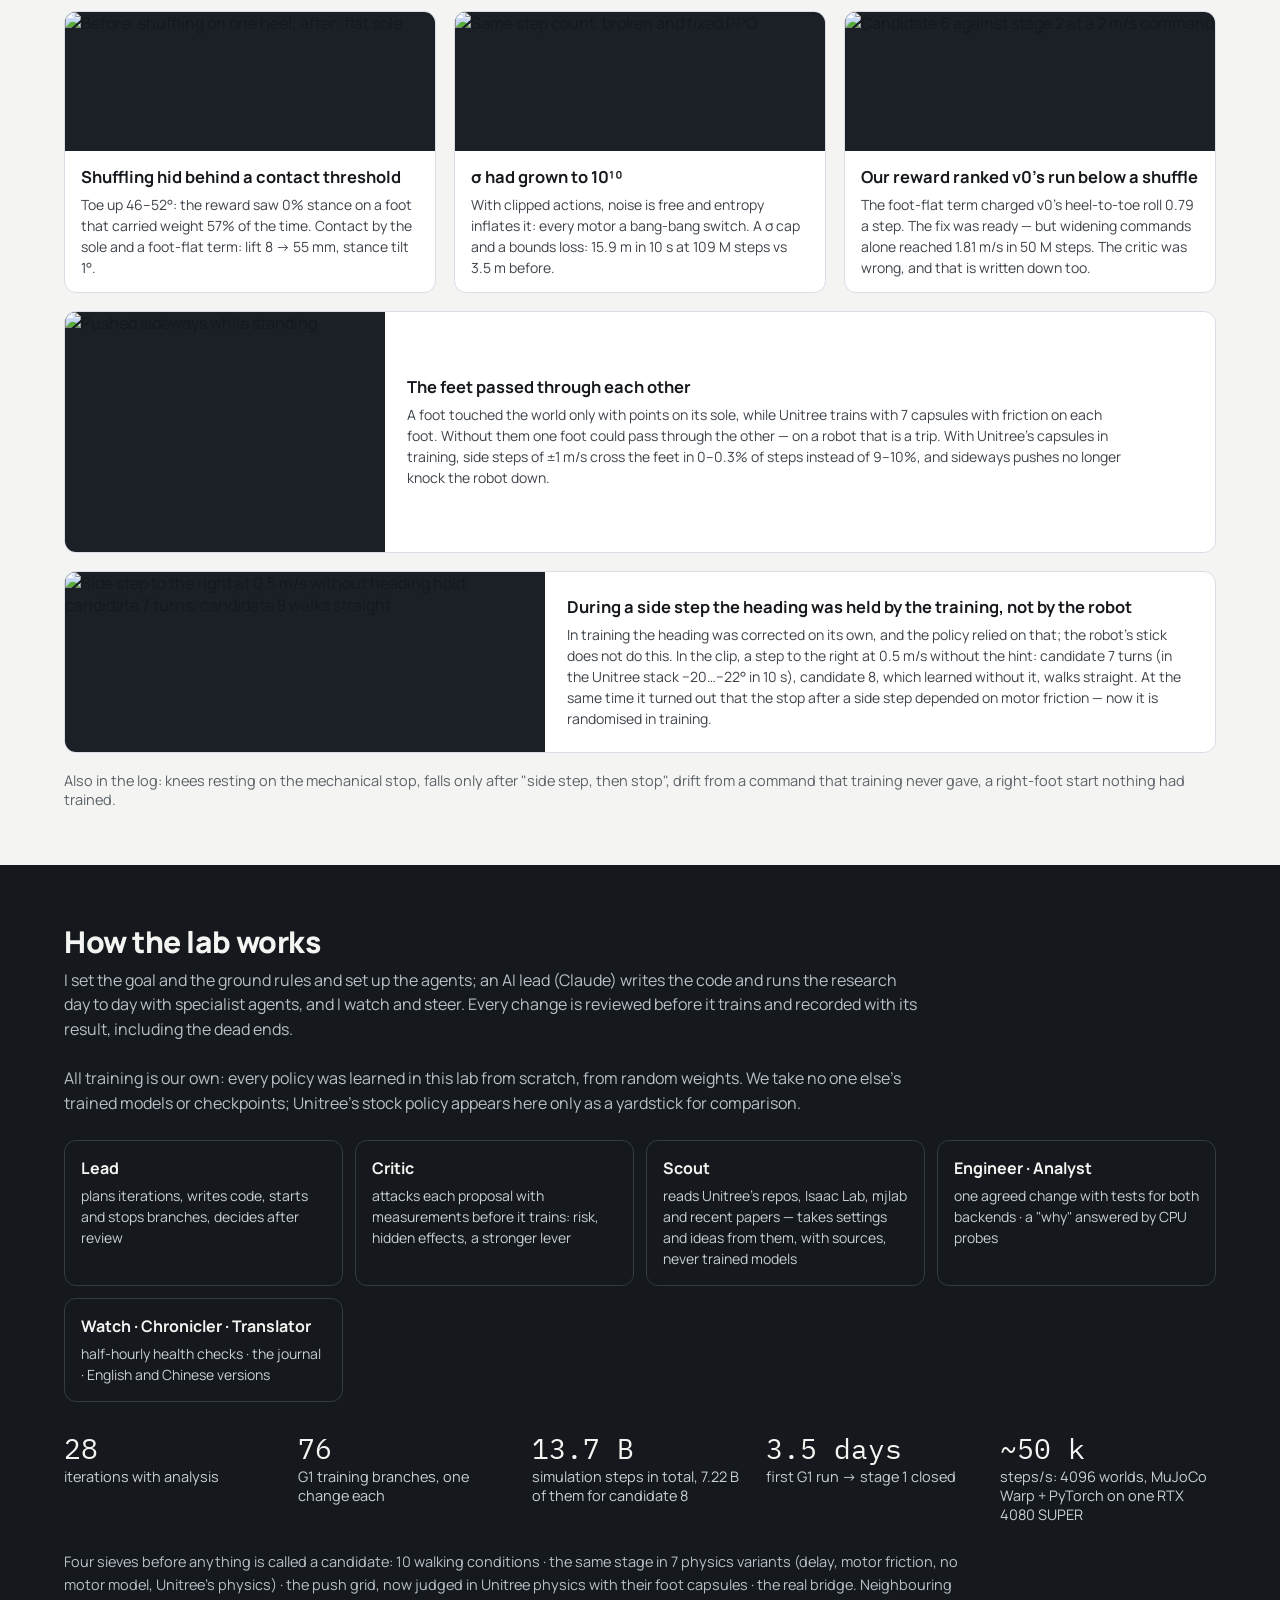
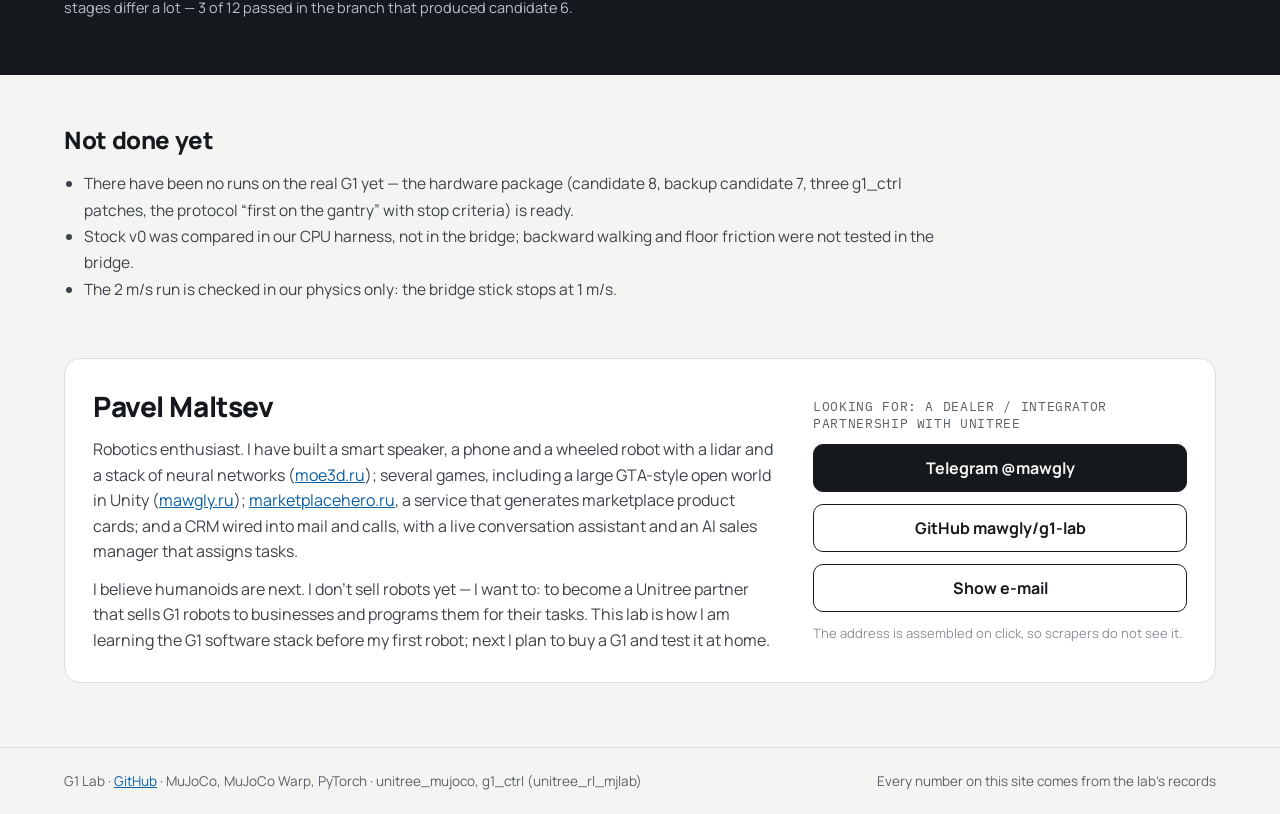
==== commit 8d479c0f: "Lab update 2026-10-24 - sim2sim: stage 7741 crouched in the Unitree bridge, fit for the experimental" ====
--- a/humanoid_sim/web/site.html
+++ b/humanoid_sim/web/site.html
@@ -42,14 +42,14 @@
           <div class="media">
             <img data-clip="walk" alt="Unitree G1 идёт вперёд со скоростью 1 м/с в симуляции, вид сбоку" />
           </div>
-          <figcaption>Кандидат 7, команда 1 м/с, наша физика MuJoCo</figcaption>
+          <figcaption>Кандидат 8, команда 1 м/с, наша физика MuJoCo</figcaption>
         </figure>
       </section>
 
       <section class="stats" aria-label="Ключевые числа">
         <div class="wrap grid cards-220">
           <div class="card">
-            <span class="stat">0 / 22</span><span>падений в 22 прогонах в unitree_mujoco + g1_ctrl</span>
+            <span class="stat">0 / 31</span><span>падений в 31 прогоне в unitree_mujoco + g1_ctrl</span>
           </div>
           <div class="card">
             <span class="stat">52 / 52</span
@@ -60,7 +60,7 @@
             ><span>падений на сетке толчков стоя — в физике Unitree с их капсулами стоп</span>
           </div>
           <div class="card accent">
-            <span class="stat">1,94 м/с</span
+            <span class="stat">1,96 м/с</span
             ><span
               >при команде 2 м/с (штатная v0: 1,78); в связке стик даёт не больше 1 м/с, поэтому бег проверен только в
               нашей физике</span
@@ -71,7 +71,7 @@
 
       <section id="skills" class="band section" aria-labelledby="skills-title">
         <div class="wrap">
-          <h2 id="skills-title">Что умеет кандидат 7</h2>
+          <h2 id="skills-title">Что умеет кандидат 8</h2>
           <p class="note" data-rich>
             Одна политика, 29 суставов, 50 Гц. Ролики — наша физика MuJoCo на CPU; числа с пометкой **связка** — из
             симулятора Unitree с их контроллером. Слабые места написаны рядом с сильными.
@@ -82,8 +82,8 @@
               <figcaption>
                 <b>Ходьба 1 м/с</b
                 ><span
-                  >связка 0,97 м/с, 9,2 м за 10 с · у нас 9,6 м, курс 0,4° ·
-                  <span class="weak">слабое место: курс в связке +12…+13° за 10 с</span></span
+                  >связка 0,99–1,00 м/с, 9,4–9,5 м за 10 с, увод +0,022 рад/с ·
+                  <span class="weak">слабое место: курс в связке +10…+11° за 10 с</span></span
                 >
               </figcaption>
             </figure>
@@ -91,14 +91,20 @@
               <div class="media"><img data-clip="slow_front" alt="Идёт со скоростью 0,5 м/с, вид спереди" /></div>
               <figcaption>
                 <b>Ходьба 0,5 м/с</b
-                ><span>связка 0,51 м/с, увод −0,004…+0,001 рад/с, курс −1,7…−3,1° за 10 с</span>
+                ><span
+                  >связка 0,46–0,47 м/с ·
+                  <span class="weak"
+                    >слабое место: уводит влево на +0,032…+0,037 рад/с, курс +17…+20° за 10 с — на полу подруливать
+                    стиком</span
+                  ></span
+                >
               </figcaption>
             </figure>
             <figure class="clip-card">
               <div class="media"><img data-clip="back" alt="Идёт назад" /></div>
               <figcaption>
                 <b>Назад 0,5 м/с</b
-                ><span>3,5 м за 8 с, без падений · <span class="weak">в связке ещё не измерено</span></span>
+                ><span>3,8 м за 8 с, без падений · <span class="weak">в связке ещё не измерено</span></span>
               </figcaption>
             </figure>
             <figure class="clip-card">
@@ -106,21 +112,27 @@
               <figcaption>
                 <b>Шаг вбок 0,3 м/с</b
                 ><span
-                  >связка 0,26–0,27 м/с, увод ≤ 0,005 рад/с ·
-                  <span class="weak">слабое место: чуть медленнее команды</span></span
+                  >связка 0,26–0,28 м/с; на пределе стика ±0,5 — 0,44–0,45 м/с, увод −0,002…+0,011 рад/с ·
+                  <span class="weak"
+                    >слабое место: шаг вправо 0,3 уводит на +0,012…+0,017 рад/с, курс +9…+10° за 10 с</span
+                  ></span
                 >
               </figcaption>
             </figure>
             <figure class="clip-card">
               <div class="media"><img data-clip="turn_left" alt="Поворачивается на месте" /></div>
               <figcaption>
-                <b>Поворот на месте</b><span>команда ±0,5 рад/с → связка +0,505 / −0,453 рад/с</span>
+                <b>Поворот на месте</b><span>команда ±0,5 рад/с → связка +0,449 / −0,514 рад/с</span>
               </figcaption>
             </figure>
             <figure class="clip-card">
               <div class="media"><img data-clip="walk_turn" alt="Идёт и поворачивает" /></div>
               <figcaption>
-                <b>Ходьба с поворотом</b><span>0,5 м/с с ±0,5 рад/с → связка +0,500 / −0,461 рад/с</span>
+                <b>Ходьба с поворотом</b
+                ><span
+                  >0,5 м/с с ±0,5 рад/с → связка +0,418 / −0,436 рад/с ·
+                  <span class="weak">слабое место: 84–87% команды</span></span
+                >
               </figcaption>
             </figure>
             <figure class="clip-card">
@@ -128,10 +140,10 @@
               <figcaption>
                 <b>Стоять, идти, остановиться</b
                 ><span
-                  >в связке тормозит за 0,23–0,25 м с 0,5 м/с ·
+                  >в связке тормозит за 0,23–0,26 м с 0,5 м/с ·
                   <span class="weak"
-                    >слабое место: после остановки таз докатывается на 7–9 см, один раз шаг назад после стопа с 1 м/с (1
-                    из 17)</span
+                    >слабое место: после остановки таз докатывается на 8–10 см, один раз два шага назад через 1,5 с после
+                    стопа с 0,5 м/с (1 из 30)</span
                   ></span
                 >
               </figcaption>
@@ -140,7 +152,9 @@
               <div class="media"><img data-clip="side_stop" alt="Шаг вбок, затем остановка" /></div>
               <figcaption>
                 <b>Шаг вбок, затем стоп</b
-                ><span>когда-то за всеми 29 падениями итерации 18 · в связке 0,08–0,11 м после остановки</span>
+                ><span
+                  >когда-то за всеми 29 падениями итерации 18 · в связке 0,07–0,13 м после остановки (17 стопов)</span
+                >
               </figcaption>
             </figure>
             <figure class="clip-card">
@@ -154,11 +168,9 @@
               <figcaption>
                 <b>Толчок сбоку</b
                 ><span
-                  >сетка с капсулами стоп Unitree: 0 из 400 ·
-                  <span class="weak"
-                    >слабое место: при боковых толчках Δv ≥ 1 стопы всё ещё встречаются (коснулись бы в 12 из 18
-                    толчков в связке, захлёст ≤ 1,7 см) — боковых толчков на роботе не делаем</span
-                  ></span
+                  >сетка с капсулами стоп Unitree: 0 из 400; в связке стопы коснулись бы в 3 из 18 боковых толчков стоя
+                  Δv ≥ 1 (у кандидата 7 — в 12 из 18), накрест — ни разу ·
+                  <span class="weak">боковых толчков на роботе пока всё равно не делаем</span></span
                 >
               </figcaption>
             </figure>
@@ -173,7 +185,7 @@
               <figcaption>
                 <b>Бег, команда 2 м/с</b
                 ><span
-                  >1,94 м/с в нашей физике, 0 падений со старта стоя (приёмка скорости 7 из 7) ·
+                  >1,96 м/с в нашей физике, 0 падений со старта стоя (приёмка скорости 7 из 7) ·
                   <span class="weak">стик связки ограничен 1 м/с</span></span
                 >
               </figcaption>
@@ -190,8 +202,9 @@
             управления роботом от Unitree (`g1_ctrl`), и запускается в их симуляторе (`unitree_mujoco`) — той же
             программой, что будет работать на настоящем роботе. Управляем виртуальным геймпадом, как человек пультом.
             Отдельная проверка сверяет числа: то, что программа Unitree подаёт сети, и то, что уходит на моторы,
-            совпадает с нашим расчётом до 0,0000001 радиана. Прогонов в этой связке — 199. По дороге нашлись пять мест,
-            где что-то работало не так; у каждого есть исправление и замер.
+            совпадает с нашим расчётом до 0,0000001 радиана. Прогонов в этой связке — 244. По дороге нашлись семь мест,
+            где что-то работало не так: пять — в программах Unitree, два — в нашем обучении. У каждого есть исправление
+            и замер.
           </p>
           <div class="grid cards-340">
             <article class="card finding">
@@ -241,6 +254,29 @@
                 учит сама Unitree, у стопы 7 капсул с трением. Без них ноги могли заходить одна сквозь другую, и ни один
                 симулятор этого не видел — на роботе это подножка. С капсулами Unitree в обучении при шаге вбок ±1 м/с
                 ноги заходят накрест в 0–0,3% шагов вместо 9–10%, а боковые толчки больше не роняют робота.</span
+              >
+            </article>
+            <article class="card finding">
+              <span class="tag">наше обучение · шаг вбок</span>
+              <b>Удержание курса прятало увод при шаге вбок</b>
+              <span
+                >В обучении курс держался сам: стоило роботу при шаге вбок начать поворачивать, как команда поворота его
+                подправляла. Политика привыкла к этой подсказке, и штраф видел увод 0,02 рад/с вместо настоящих 0,12. У
+                стика робота такой подсказки нет. Теперь шаг вбок учится без неё, как со стиком: у кандидата 8 на пределе
+                стика ±0,5 м/с увод −0,002…+0,011 рад/с, а кандидат 7 при шаге вправо уводил на −0,036…−0,040 рад/с, это
+                −20…−22° за 10 с.</span
+              >
+            </article>
+            <article class="card finding">
+              <span class="tag">наше обучение · трение моторов</span>
+              <b>Стоп после шага вбок зависел от трения моторов</b>
+              <span
+                >После шага вбок и команды «стоп» робот с нашей моделью моторов останавливался, а при слабом трении в
+                моторах, без модели моторов и в физике Unitree мог ещё около 2 с переступать в сторону и проехать до
+                0,49 м. У одних этапов так было, у других нет — кандидат 7 этого просто избежал. Штатная v0 стоит в любой
+                из этих физик. Теперь при каждом сбросе в каждом мире обучения трение моторов своё, от 0 до 1,25 от
+                обычного. У кандидата 8 остановка после шага вбок в симуляторе Unitree — 0,07–0,13 м, во всех вариантах
+                физики — не больше 0,25 м.</span
               >
             </article>
           </div>
@@ -260,8 +296,8 @@
               <thead>
                 <tr>
                   <th>Тест</th>
+                  <th>Кандидат 8</th>
                   <th>Кандидат 7</th>
-                  <th>Кандидат 6</th>
                   <th>Штатная v0</th>
                   <th>Лучше</th>
                 </tr>
@@ -269,10 +305,10 @@
               <tbody>
                 <tr>
                   <td>Скорость при команде 1 / 1,5 / 2 м/с</td>
+                  <td class="num">1,01 / 1,52 / 1,96</td>
                   <td class="num">1,02 / 1,54 / 1,94</td>
-                  <td class="num">0,90 / 1,17 / 1,29</td>
                   <td class="num">0,94 / 1,38 / 1,78</td>
-                  <td>кандидат 7</td>
+                  <td>кандидаты 7 и 8</td>
                 </tr>
                 <tr>
                   <td>Толчок таза стоя Δv 1,0, 16 случаев</td>
@@ -283,24 +319,24 @@
                 </tr>
                 <tr>
                   <td>Уползание через 2–6 с после остановки с 1,5 / 2 м/с</td>
+                  <td class="num">3,4–7,4 / 0,7–2,5 см</td>
                   <td class="num">0,7–0,9 / 2,9–5,8 см</td>
-                  <td class="num">2,8–3,2 / 1,9–2,7 см</td>
                   <td class="num">0,2 / 0,2–0,4 см</td>
                   <td><b>v0</b></td>
                 </tr>
                 <tr>
                   <td>Торможение с 2 м/с до &lt; 0,1 м/с</td>
+                  <td class="num">0,94–0,96 м (с 1,96 м/с)</td>
                   <td class="num">0,90 м (с 1,93 м/с)</td>
-                  <td class="num">— (разгоняется только до 1,30)</td>
                   <td class="num">0,86 м (с 1,78 м/с)</td>
-                  <td>почти поровну</td>
+                  <td>v0 короче, но и скорость у неё ниже</td>
                 </tr>
                 <tr>
                   <td>Наклон опорной стопы при 1 / 2 м/с</td>
+                  <td class="num">1,5° / 4,6°</td>
                   <td class="num">1,7° / 5,0°</td>
-                  <td class="num">1,3° / 1,7°</td>
                   <td class="num">4,9° / 12,7°</td>
-                  <td>кандидат 6 и 7</td>
+                  <td>кандидаты 7 и 8</td>
                 </tr>
               </tbody>
             </table>
@@ -312,17 +348,17 @@
         <div class="wrap">
           <div class="log-head">
             <h2 id="log-title">Журнал исследований: что шло не так и как это нашли</h2>
-            <a href="journal.html">Открыть весь журнал: 67 записей, 25 протоколов совета →</a>
+            <a href="journal.html">Открыть весь журнал: 72 записи, 30 протоколов совета →</a>
           </div>
           <figure class="story-wide">
             <div class="media">
               <img
                 data-clip="story-path"
-                alt="Четыре этапа на одной команде 1 м/с: только стоит, ныряет, первые шаги, кандидат 7"
+                alt="Четыре этапа на одной команде 1 м/с: только стоит, ныряет, первые шаги, кандидат 8"
               />
             </div>
             <figcaption>
-              одна и та же команда, 1 м/с, в четырёх точках пути: только стоит → ныряет → первые шаги → кандидат 7
+              одна и та же команда, 1 м/с, в четырёх точках пути: только стоит → ныряет → первые шаги → кандидат 8
             </figcaption>
           </figure>
           <div class="grid stories">
@@ -417,6 +453,23 @@
                   Без них ноги заходили одна сквозь другую — на роботе это подножка. С капсулами Unitree в обучении при
                   шаге вбок ±1 м/с ноги заходят накрест в 0–0,3% шагов вместо 9–10%, боковые толчки больше не роняют
                   робота.</span
+                >
+              </div>
+            </article>
+            <article class="story-card wide pair">
+              <div class="media">
+                <img
+                  data-clip="story-side"
+                  alt="Шаг вправо 0,5 м/с без удержания курса: кандидат 7 поворачивает, кандидат 8 идёт прямо"
+                />
+              </div>
+              <div class="body">
+                <b>Курс при шаге вбок держало обучение, а не робот</b>
+                <span class="text"
+                  >В обучении курс подправлялся сам, и политика на это рассчитывала; стик робота так не делает. В ролике
+                  шаг вправо 0,5 м/с без подсказки: кандидат 7 поворачивает (в связке −20…−22° за 10 с), кандидат 8,
+                  учившийся без неё, идёт прямо. Тогда же нашлось, что стоп после шага вбок зависел от трения моторов —
+                  теперь оно в обучении случайное.</span
                 >
               </div>
             </article>
@@ -464,9 +517,9 @@
             </div>
           </div>
           <div class="grid lab-numbers">
-            <div><span>24</span>итерации с разбором</div>
-            <div><span>72</span>ветки обучения G1, по одному изменению в каждой</div>
-            <div><span>12,6 млрд</span>шагов симуляции всего, из них 6,37 млрд — за кандидатом 7</div>
+            <div><span>28</span>итераций с разбором</div>
+            <div><span>76</span>веток обучения G1, по одному изменению в каждой</div>
+            <div><span>13,7 млрд</span>шагов симуляции всего, из них 7,22 млрд — за кандидатом 8</div>
             <div><span>3,5 дня</span>первый запуск G1 → этап 1 закрыт</div>
             <div><span>~50 тыс.</span>шагов/с: 4096 миров, MuJoCo Warp + PyTorch на одной RTX 4080 SUPER</div>
           </div>
@@ -483,7 +536,7 @@
         <h2 id="gaps-title">Что ещё не сделано</h2>
         <ul>
           <li>
-            Запусков на настоящем G1 ещё не было — пакет для железа (кандидат 7, запасной — кандидат 6, три патча
+            Запусков на настоящем G1 ещё не было — пакет для железа (кандидат 8, запасной — кандидат 7, три патча
             g1_ctrl, протокол «сначала на подвесе» с критериями остановки) готов.
           </li>
           <li>
--- a/humanoid_sim/web/home.css
+++ b/humanoid_sim/web/home.css
@@ -158,8 +158,16 @@
   padding: 16px 22px;
   max-width: 760px;
 }
+/* The same with a before/after clip (two robots, 960x360). */
+.story-card.wide.pair {
+  grid-template-columns: minmax(0, 480px) 1fr;
+}
+.story-card.wide.pair .media {
+  aspect-ratio: 960 / 360;
+}
 @media (max-width: 640px) {
-  .story-card.wide {
+  .story-card.wide,
+  .story-card.wide.pair {
     grid-template-columns: 1fr;
   }
 }
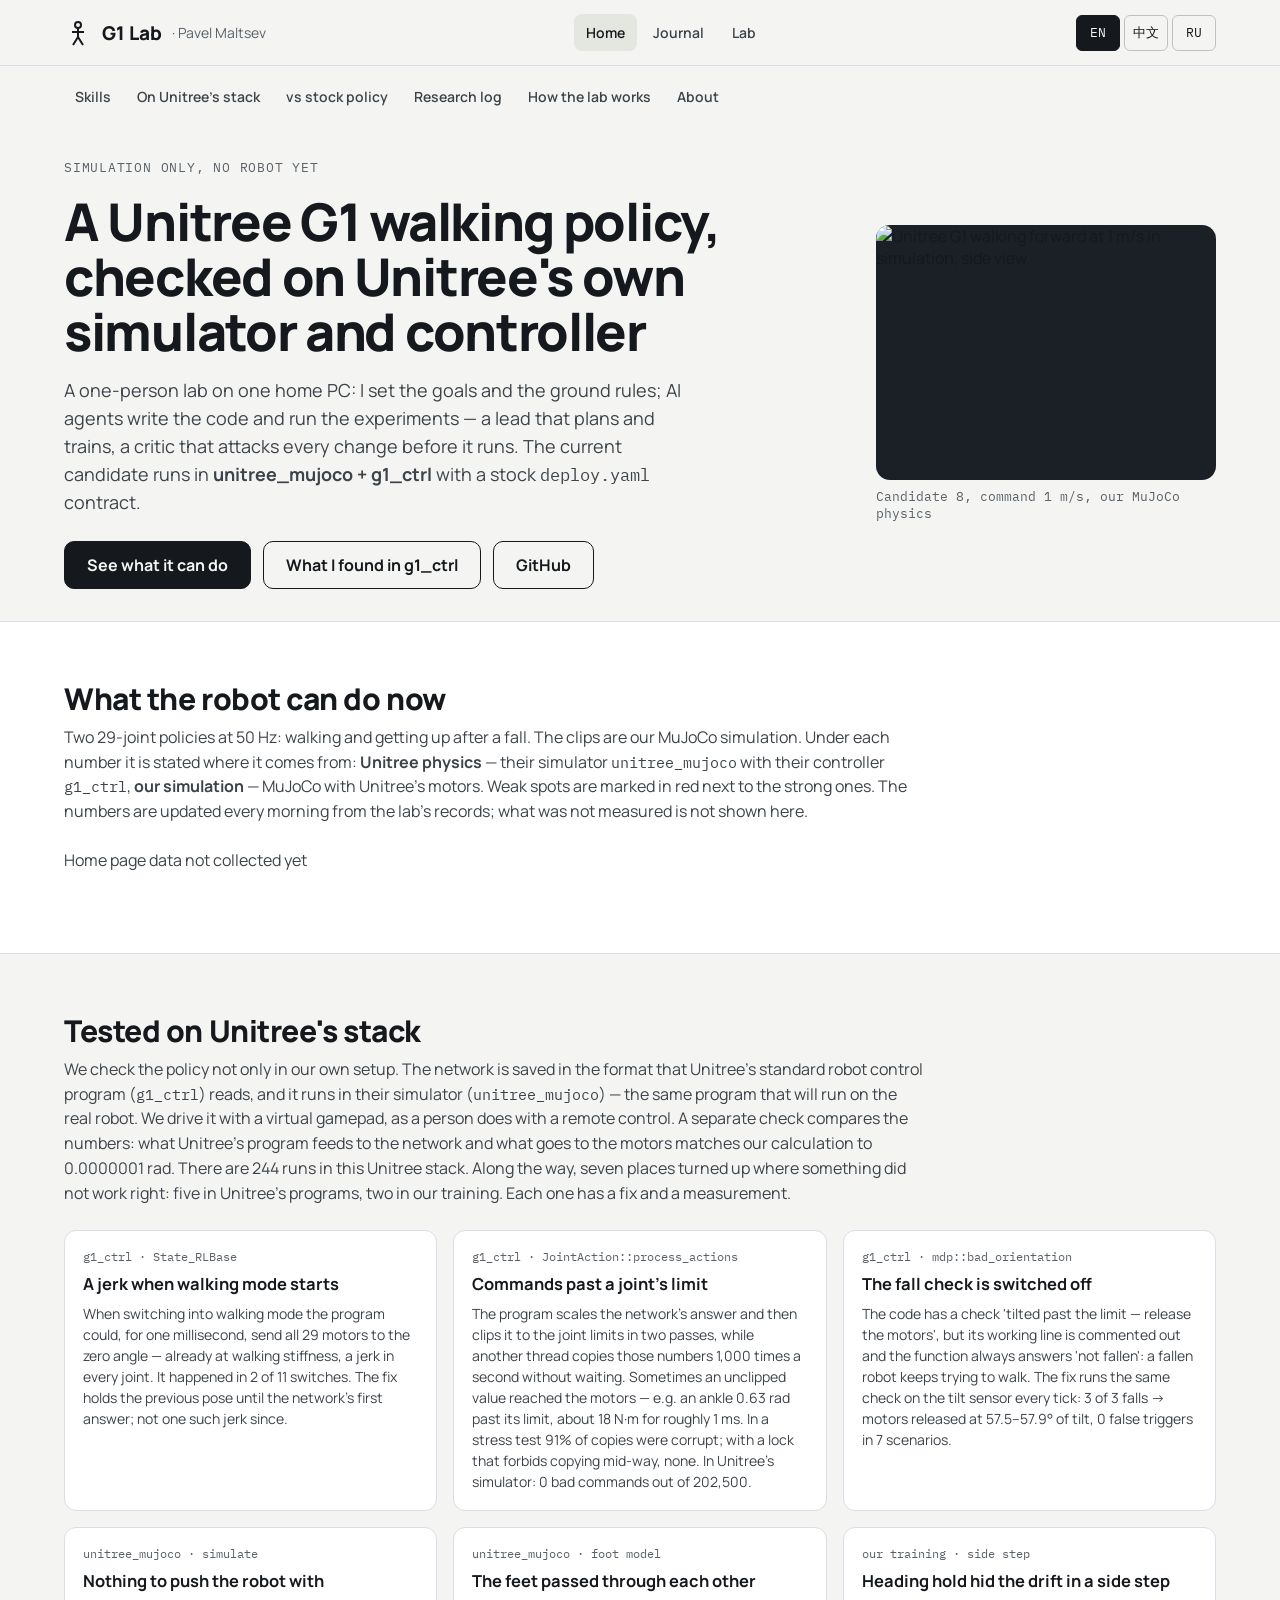
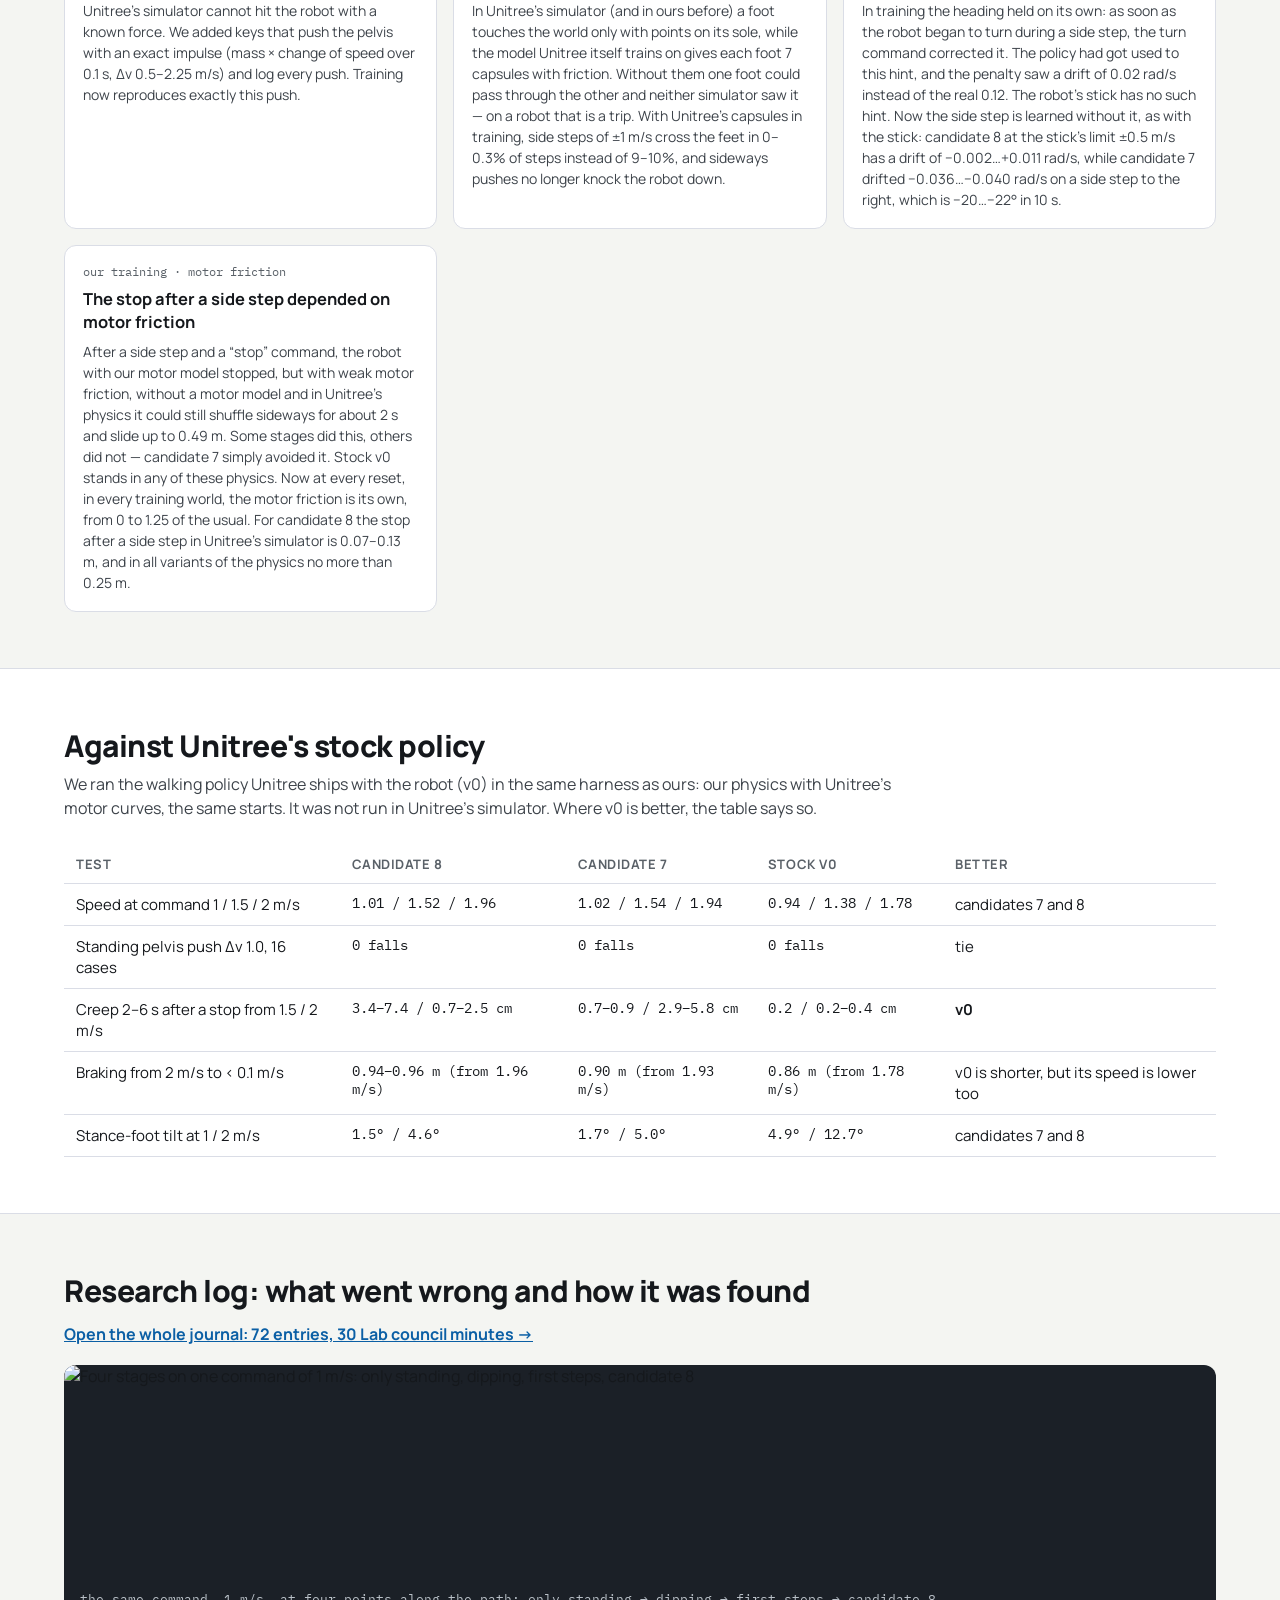
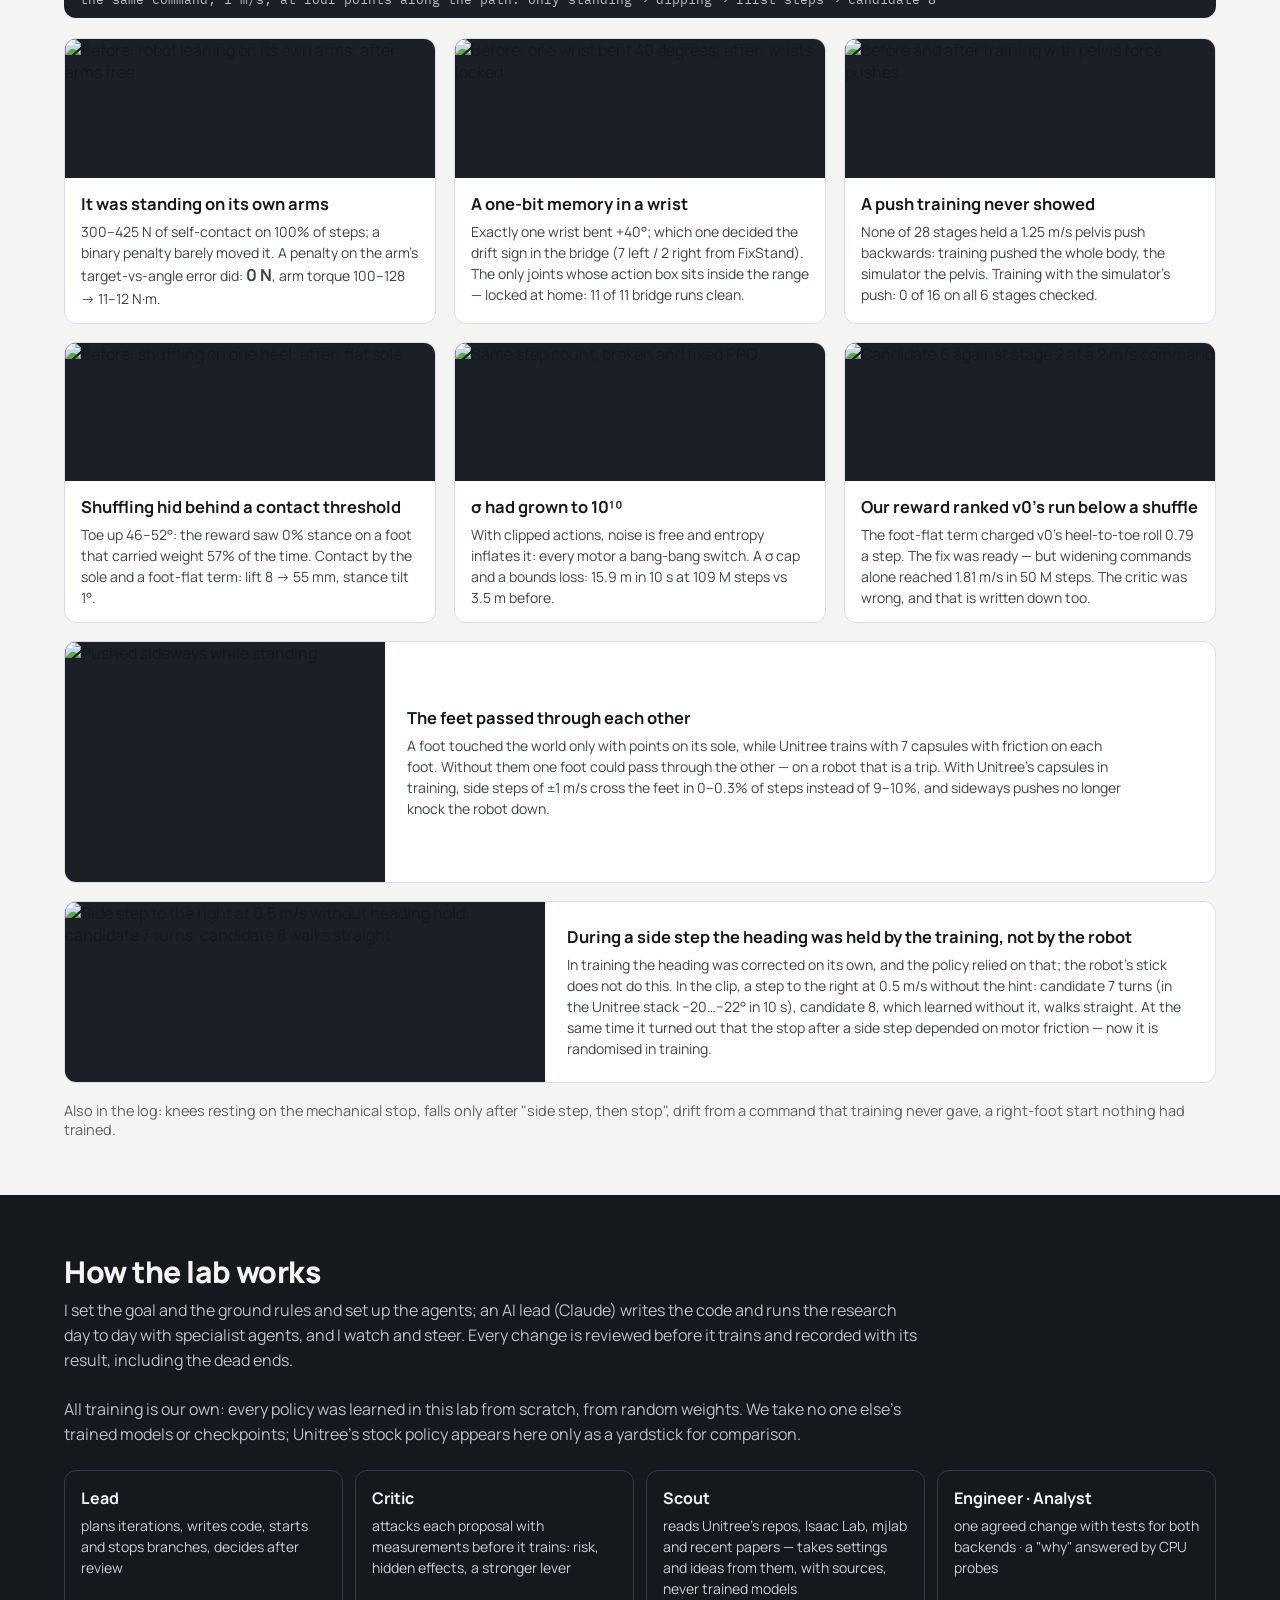
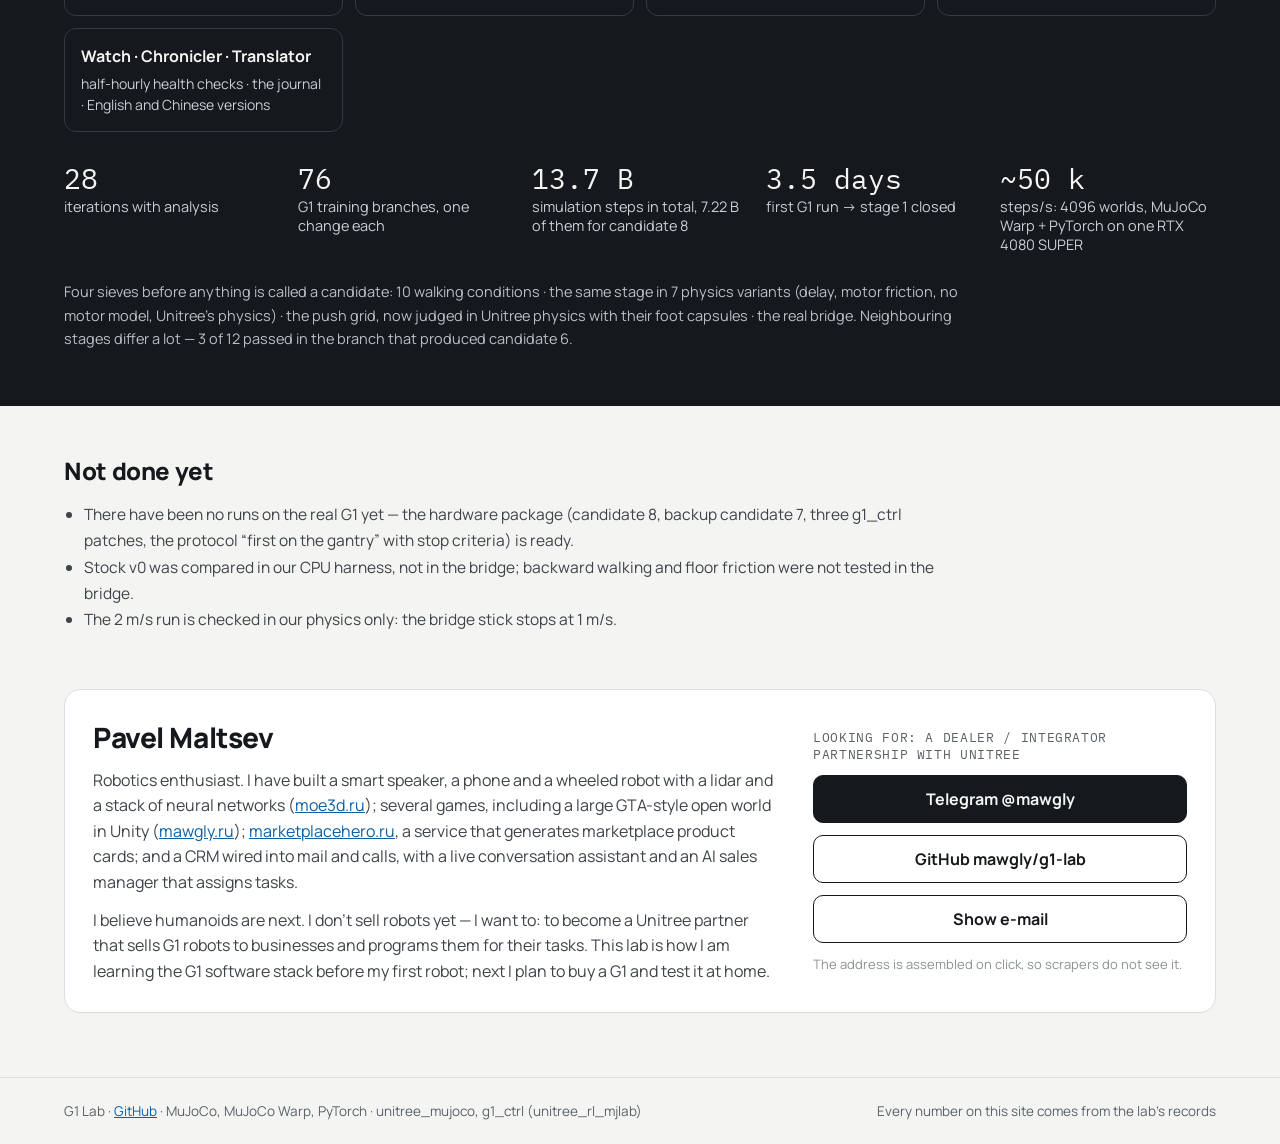
==== commit 1397381a: "Lab update 2026-10-26 - publish.py: release tags candidate-N[.M] - robot package n8s: candidate 8 sy" ====
--- a/humanoid_sim/web/site.html
+++ b/humanoid_sim/web/site.html
@@ -24,7 +24,7 @@
 
       <section class="hero wrap">
         <div class="hero-text">
-          <p class="eyebrow">Обновлено 23 октября 2026 · этап 2 из 9 · только симуляция, робота пока нет</p>
+          <p class="eyebrow" id="home-updated">только симуляция, робота пока нет</p>
           <h1>Политика ходьбы для Unitree G1, проверенная на симуляторе и контроллере самой Unitree</h1>
           <p class="lead" data-rich>
             Лаборатория из одного человека на одном домашнем ПК: я ставлю цели и основные правила, а код пишут и
@@ -47,151 +47,24 @@
       </section>
 
       <section class="stats" aria-label="Ключевые числа">
-        <div class="wrap grid cards-220">
-          <div class="card">
-            <span class="stat">0 / 31</span><span>падений в 31 прогоне в unitree_mujoco + g1_ctrl</span>
-          </div>
-          <div class="card">
-            <span class="stat">52 / 52</span
-            ><span>толчков выдержано там же — стоя до Δv 1,5 м/с (527 Н, 0,1 с), на ходу до 1,0</span>
-          </div>
-          <div class="card">
-            <span class="stat">0 / 400</span
-            ><span>падений на сетке толчков стоя — в физике Unitree с их капсулами стоп</span>
-          </div>
-          <div class="card accent">
-            <span class="stat">1,96 м/с</span
-            ><span
-              >при команде 2 м/с (штатная v0: 1,78); в связке стик даёт не больше 1 м/с, поэтому бег проверен только в
-              нашей физике</span
-            >
-          </div>
-        </div>
+        <div class="wrap grid cards-220" id="home-stats"></div>
       </section>
 
       <section id="skills" class="band section" aria-labelledby="skills-title">
         <div class="wrap">
-          <h2 id="skills-title">Что умеет кандидат 8</h2>
+          <h2 id="skills-title">Что умеет робот сейчас</h2>
           <p class="note" data-rich>
-            Одна политика, 29 суставов, 50 Гц. Ролики — наша физика MuJoCo на CPU; числа с пометкой **связка** — из
-            симулятора Unitree с их контроллером. Слабые места написаны рядом с сильными.
-          </p>
-          <div class="grid cards-260">
-            <figure class="clip-card">
-              <div class="media"><img data-clip="walk" alt="Идёт со скоростью 1 м/с" /></div>
-              <figcaption>
-                <b>Ходьба 1 м/с</b
-                ><span
-                  >связка 0,99–1,00 м/с, 9,4–9,5 м за 10 с, увод +0,022 рад/с ·
-                  <span class="weak">слабое место: курс в связке +10…+11° за 10 с</span></span
-                >
-              </figcaption>
-            </figure>
-            <figure class="clip-card">
-              <div class="media"><img data-clip="slow_front" alt="Идёт со скоростью 0,5 м/с, вид спереди" /></div>
-              <figcaption>
-                <b>Ходьба 0,5 м/с</b
-                ><span
-                  >связка 0,46–0,47 м/с ·
-                  <span class="weak"
-                    >слабое место: уводит влево на +0,032…+0,037 рад/с, курс +17…+20° за 10 с — на полу подруливать
-                    стиком</span
-                  ></span
-                >
-              </figcaption>
-            </figure>
-            <figure class="clip-card">
-              <div class="media"><img data-clip="back" alt="Идёт назад" /></div>
-              <figcaption>
-                <b>Назад 0,5 м/с</b
-                ><span>3,8 м за 8 с, без падений · <span class="weak">в связке ещё не измерено</span></span>
-              </figcaption>
-            </figure>
-            <figure class="clip-card">
-              <div class="media"><img data-clip="side_left" alt="Шаг вбок влево" /></div>
-              <figcaption>
-                <b>Шаг вбок 0,3 м/с</b
-                ><span
-                  >связка 0,26–0,28 м/с; на пределе стика ±0,5 — 0,44–0,45 м/с, увод −0,002…+0,011 рад/с ·
-                  <span class="weak"
-                    >слабое место: шаг вправо 0,3 уводит на +0,012…+0,017 рад/с, курс +9…+10° за 10 с</span
-                  ></span
-                >
-              </figcaption>
-            </figure>
-            <figure class="clip-card">
-              <div class="media"><img data-clip="turn_left" alt="Поворачивается на месте" /></div>
-              <figcaption>
-                <b>Поворот на месте</b><span>команда ±0,5 рад/с → связка +0,449 / −0,514 рад/с</span>
-              </figcaption>
-            </figure>
-            <figure class="clip-card">
-              <div class="media"><img data-clip="walk_turn" alt="Идёт и поворачивает" /></div>
-              <figcaption>
-                <b>Ходьба с поворотом</b
-                ><span
-                  >0,5 м/с с ±0,5 рад/с → связка +0,418 / −0,436 рад/с ·
-                  <span class="weak">слабое место: 84–87% команды</span></span
-                >
-              </figcaption>
-            </figure>
-            <figure class="clip-card">
-              <div class="media"><img data-clip="stop_start" alt="Стоит, идёт, останавливается" /></div>
-              <figcaption>
-                <b>Стоять, идти, остановиться</b
-                ><span
-                  >в связке тормозит за 0,23–0,26 м с 0,5 м/с ·
-                  <span class="weak"
-                    >слабое место: после остановки таз докатывается на 8–10 см, один раз два шага назад через 1,5 с после
-                    стопа с 0,5 м/с (1 из 30)</span
-                  ></span
-                >
-              </figcaption>
-            </figure>
-            <figure class="clip-card">
-              <div class="media"><img data-clip="side_stop" alt="Шаг вбок, затем остановка" /></div>
-              <figcaption>
-                <b>Шаг вбок, затем стоп</b
-                ><span
-                  >когда-то за всеми 29 падениями итерации 18 · в связке 0,07–0,13 м после остановки (17 стопов)</span
-                >
-              </figcaption>
-            </figure>
-            <figure class="clip-card">
-              <div class="media"><img data-clip="push_back" alt="Толчок назад, стоя" /></div>
-              <figcaption>
-                <b>Толчок спереди</b><span>в связке Δv 1,25: 0 из 20, Δv 1,5: 0 из 8, наклон ≤ 11°</span>
-              </figcaption>
-            </figure>
-            <figure class="clip-card">
-              <div class="media"><img data-clip="push_left" alt="Толчок вбок, стоя" /></div>
-              <figcaption>
-                <b>Толчок сбоку</b
-                ><span
-                  >сетка с капсулами стоп Unitree: 0 из 400; в связке стопы коснулись бы в 3 из 18 боковых толчков стоя
-                  Δv ≥ 1 (у кандидата 7 — в 12 из 18), накрест — ни разу ·
-                  <span class="weak">боковых толчков на роботе пока всё равно не делаем</span></span
-                >
-              </figcaption>
-            </figure>
-            <figure class="clip-card">
-              <div class="media"><img data-clip="push_walk" alt="Толчок на ходу" /></div>
-              <figcaption>
-                <b>Толчок на ходу</b><span>связка Δv 0,5 и 1,0: 0 из 8</span>
-              </figcaption>
-            </figure>
-            <figure class="clip-card accent">
-              <div class="media"><img data-clip="sprint" alt="Бег по команде 2 м/с" /></div>
-              <figcaption>
-                <b>Бег, команда 2 м/с</b
-                ><span
-                  >1,96 м/с в нашей физике, 0 падений со старта стоя (приёмка скорости 7 из 7) ·
-                  <span class="weak">стик связки ограничен 1 м/с</span></span
-                >
-              </figcaption>
-            </figure>
-          </div>
-        </div>
+            Две политики на 29 суставов, 50 Гц: ходьба и вставание после падения. Ролики — наша симуляция MuJoCo. Под
+            каждым числом указано, откуда оно: **физика Unitree** — их симулятор `unitree_mujoco` с их контроллером
+            `g1_ctrl`, **наша симуляция** — MuJoCo с моторами Unitree. Слабые места выделены красным рядом с сильными.
+            Числа обновляются каждое утро из записей лаборатории; чего не измеряли, того здесь нет.
+          </p>
+          <div id="home-candidates"></div>
+        </div>
+      </section>
+
+      <section id="research" class="section" aria-labelledby="research-title" hidden>
+        <div class="wrap" id="home-research"></div>
       </section>
 
       <section id="stack" class="section" aria-labelledby="stack-title">
--- a/humanoid_sim/web/home.css
+++ b/humanoid_sim/web/home.css
@@ -1,6 +1,6 @@
 /* The home page (site.html): the layout of its sections on top of site.css. */
 main [id] {
-  scroll-margin-top: 76px;
+  scroll-margin-top: 88px; /* the sticky header (~67 px) and some air */
 }
 .page-nav {
   display: flex;
@@ -74,6 +74,112 @@
 }
 .clip-card.accent {
   border: 1.5px solid var(--accent);
+}
+/* «What the robot can do», built from the lab's data (home.js): one block per candidate; each number is a line in the
+   site's font (tabular figures, the value bolder) with where it comes from on a quiet grey line; a weak spot in red;
+   a card shows its first numbers and folds the rest under «Подробнее». */
+.candidate + .candidate {
+  margin-top: 48px;
+}
+.candidate-head {
+  margin-bottom: 20px;
+}
+.candidate-head h3 {
+  margin: 0 0 6px;
+  font-size: 21px;
+}
+.candidate-head p {
+  margin: 0 0 10px;
+  font-size: 14px;
+  color: var(--ink-3);
+  overflow-wrap: anywhere;
+}
+.facts {
+  margin: 6px 0 0;
+  padding: 0;
+  list-style: none;
+  display: flex;
+  flex-direction: column;
+  gap: 8px;
+  font-size: 14px;
+  line-height: 1.4;
+  color: var(--ink-2);
+  font-variant-numeric: tabular-nums;
+}
+.facts.summary {
+  flex-direction: row;
+  flex-wrap: wrap;
+  gap: 8px 28px;
+  margin: 0;
+  font-size: 15px;
+}
+.facts .value {
+  font-weight: 700;
+  color: var(--ink);
+  white-space: nowrap;
+}
+.facts .meta {
+  display: block;
+  margin-top: 1px;
+  font-size: 12.5px;
+  color: var(--ink-4);
+}
+.facts.summary .meta {
+  display: inline;
+  margin-left: 6px;
+}
+.facts .weak,
+.facts .weak .value {
+  color: var(--bad);
+}
+.facts .flag {
+  font-size: 11px;
+  font-weight: 700;
+  text-transform: uppercase;
+  letter-spacing: 0.04em;
+}
+/* Cards of a row as tall as the tallest, the clips the same height on top, «Подробнее» at the bottom. */
+.clips .clip-card {
+  display: flex;
+  flex-direction: column;
+}
+.clips .clip-card figcaption {
+  flex: 1;
+  gap: 4px;
+}
+.more {
+  margin-top: auto;
+  padding-top: 10px;
+  font-size: 14px;
+}
+.facts-card .more {
+  margin-top: 0;
+}
+#home-research h2 {
+  margin-bottom: 18px;
+}
+.research .text {
+  font-size: 15px;
+}
+.research .licence {
+  font-size: 13px;
+  line-height: 1.5;
+  color: var(--ink-3);
+}
+.more summary {
+  cursor: pointer;
+  font-weight: 600;
+  color: var(--link);
+}
+.more[open] summary {
+  margin-bottom: 4px;
+}
+.facts-grid {
+  margin-top: 18px;
+  align-items: start;
+}
+.facts-card {
+  gap: 6px;
 }
 .grid.cards-270 {
   grid-template-columns: repeat(auto-fit, minmax(270px, 1fr));
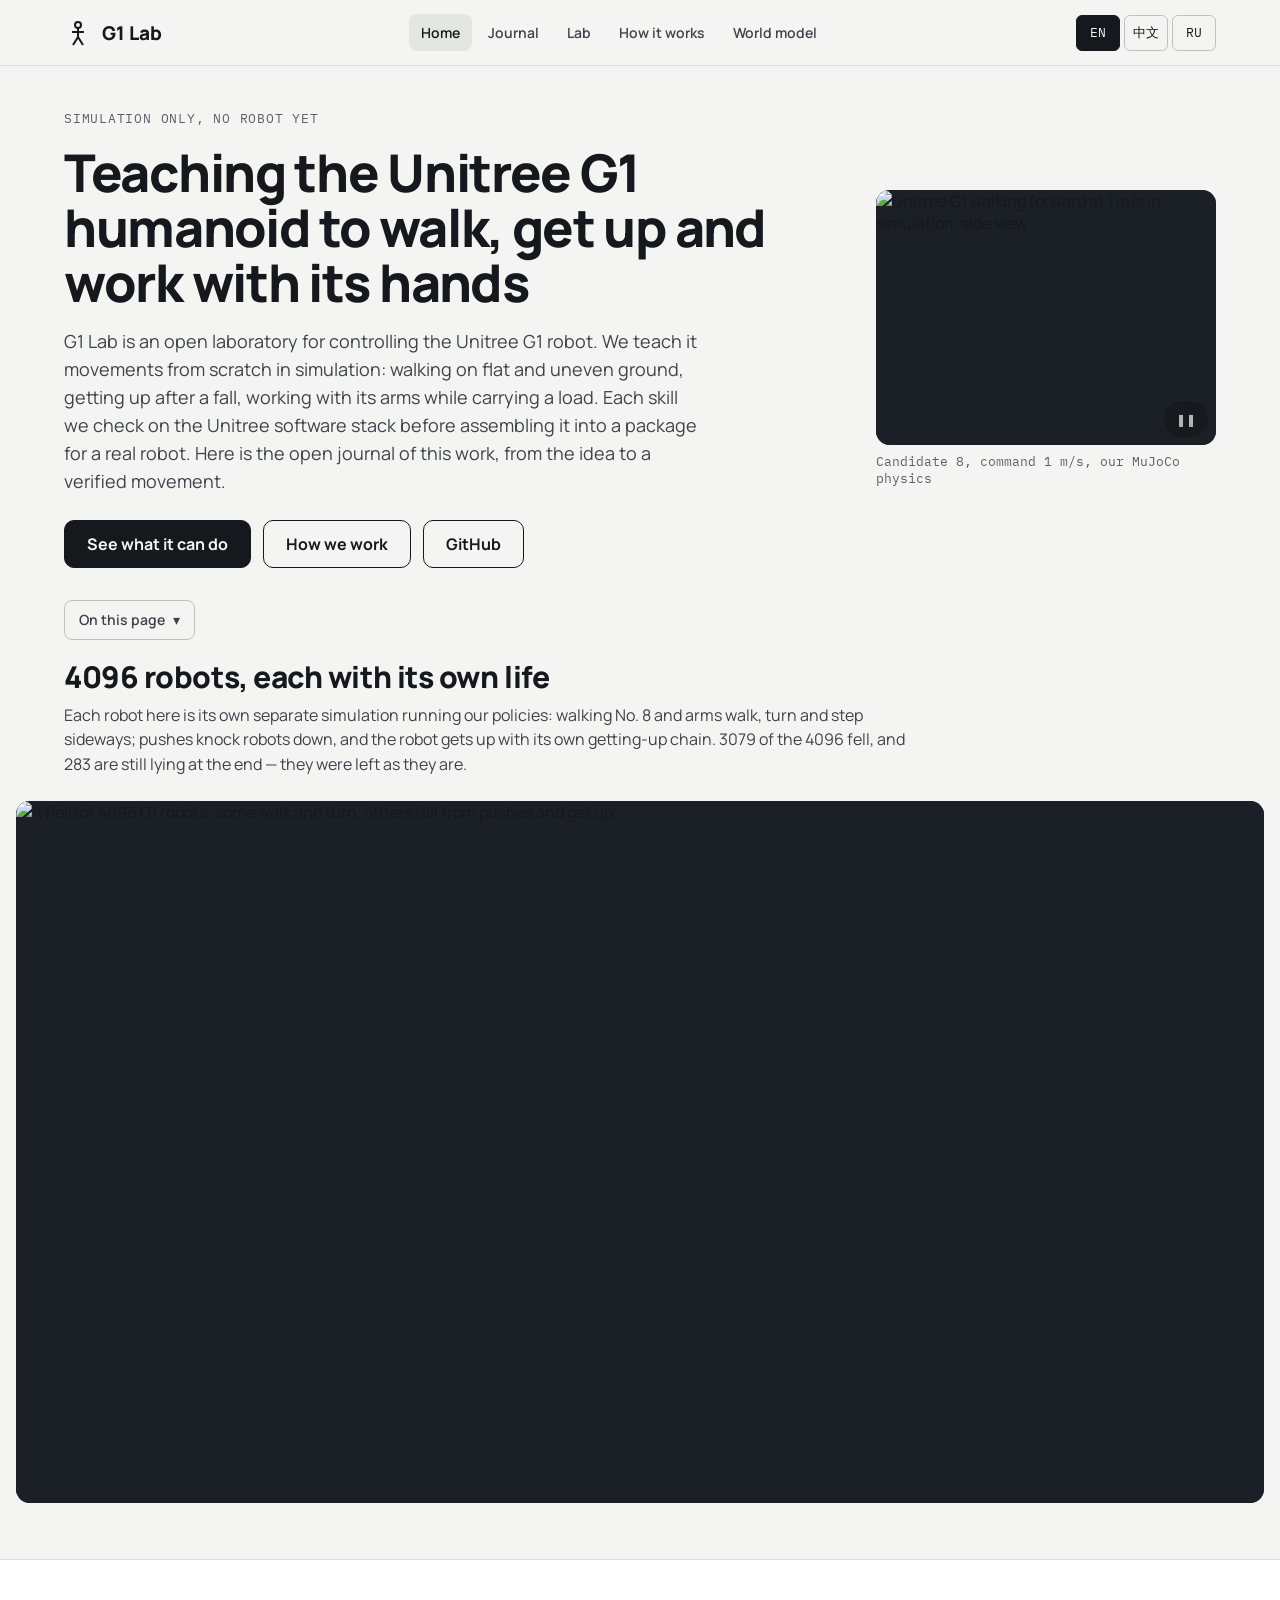
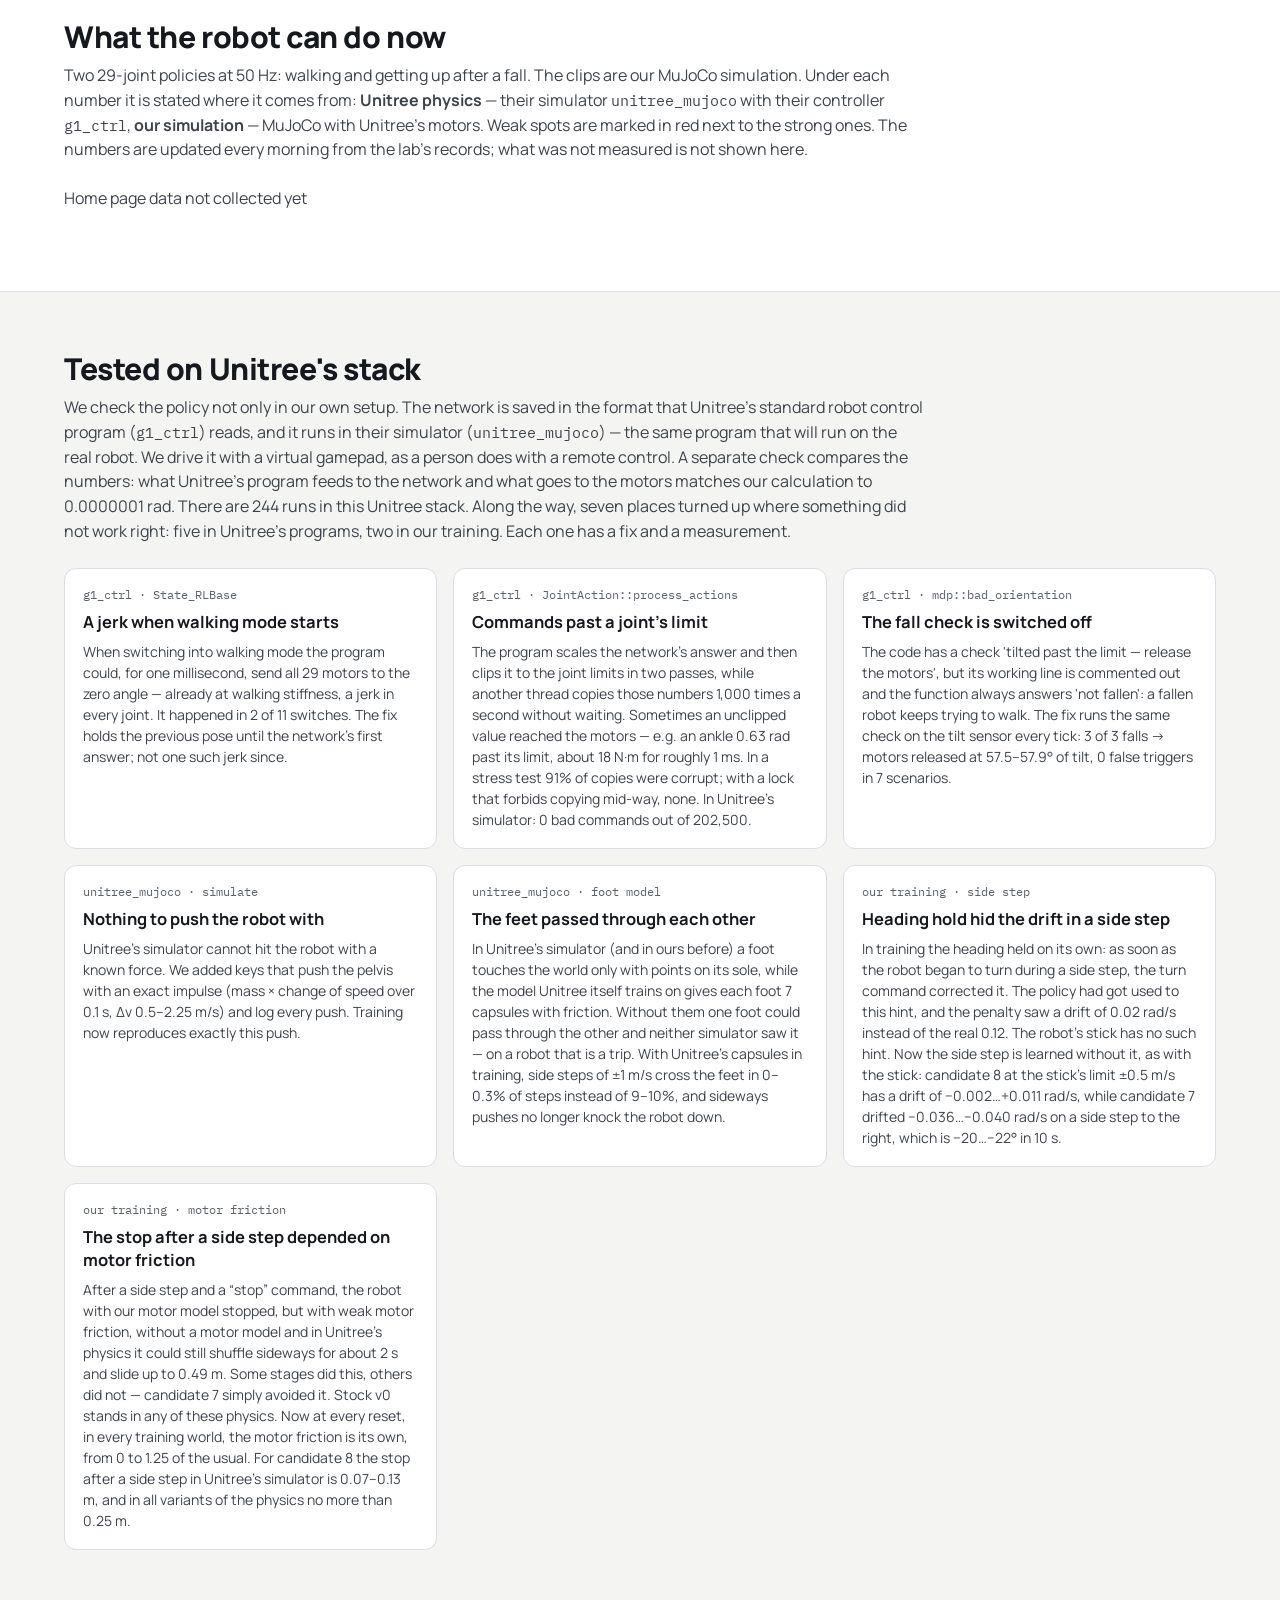
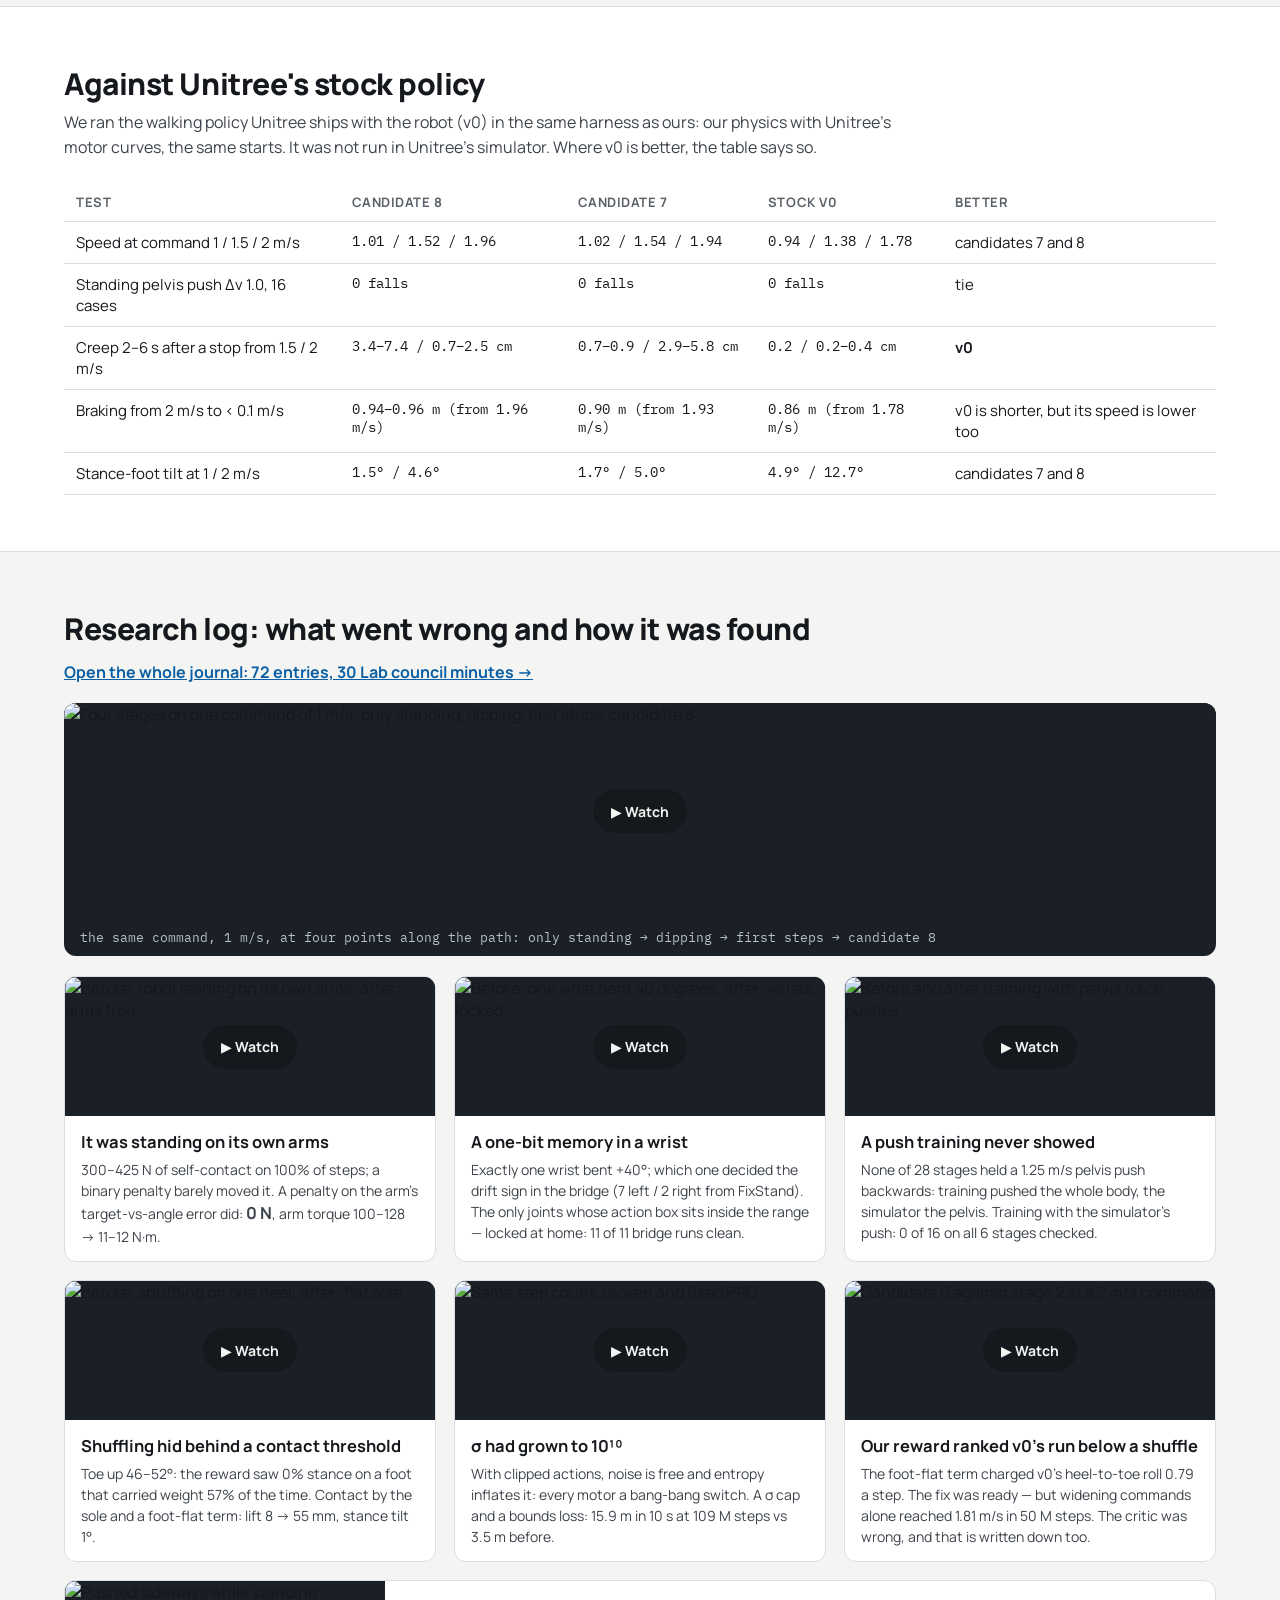
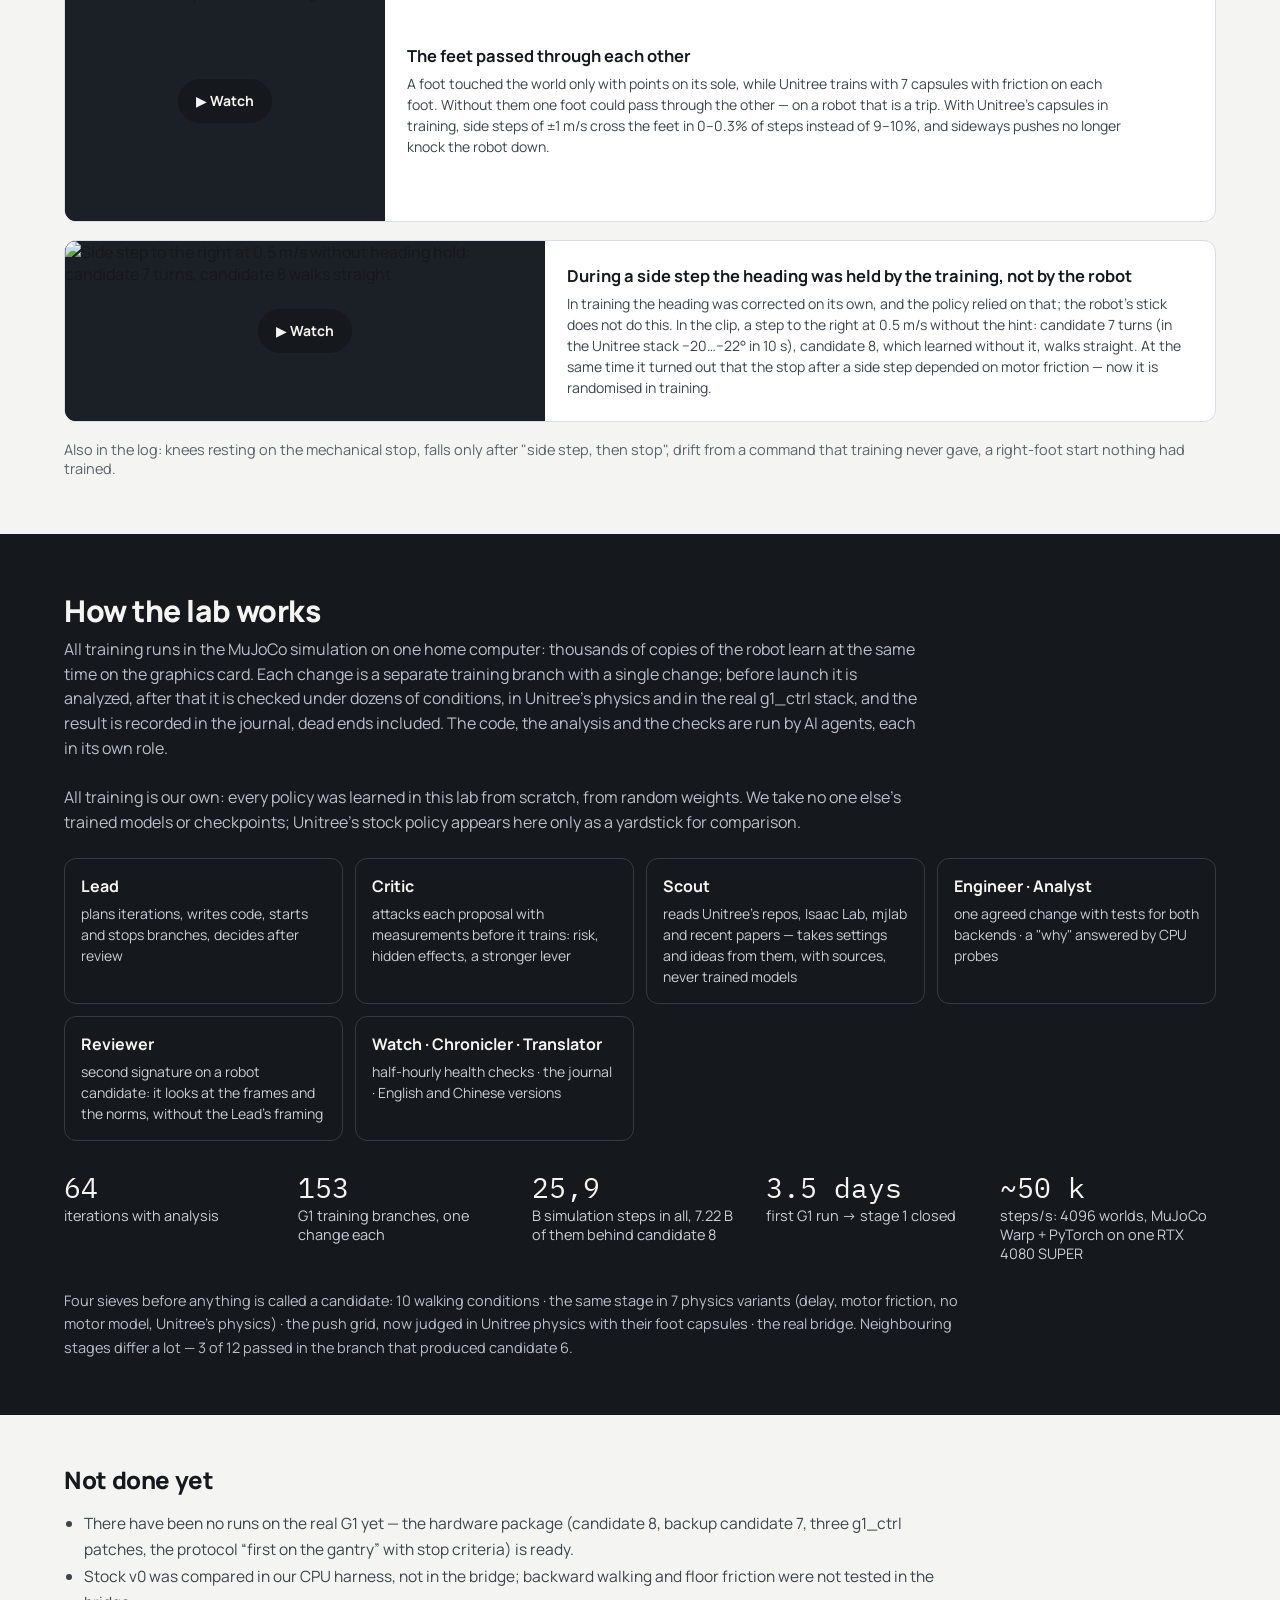
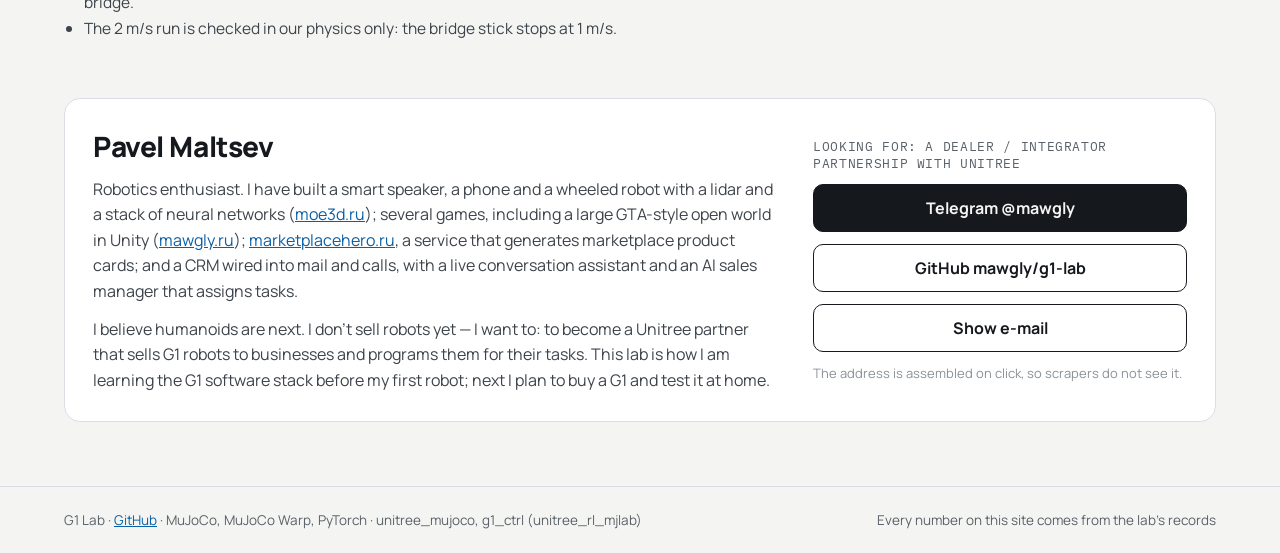
==== commit 5126adb2: "Lab update 2026-10-30 - tests: the home page without number cards; world.html's posters checked agai" ====
--- a/humanoid_sim/web/site.html
+++ b/humanoid_sim/web/site.html
@@ -17,24 +17,19 @@
   </head>
   <body>
     <main id="top">
-      <nav class="page-nav wrap" aria-label="На этой странице">
-        <a href="#skills">Навыки</a><a href="#stack">На стеке Unitree</a><a href="#compare">Против штатной политики</a
-        ><a href="#log">Журнал исследований</a><a href="#lab">Как устроена лаборатория</a><a href="#about">Обо мне</a>
-      </nav>
-
       <section class="hero wrap">
         <div class="hero-text">
           <p class="eyebrow" id="home-updated">только симуляция, робота пока нет</p>
-          <h1>Политика ходьбы для Unitree G1, проверенная на симуляторе и контроллере самой Unitree</h1>
-          <p class="lead" data-rich>
-            Лаборатория из одного человека на одном домашнем ПК: я ставлю цели и основные правила, а код пишут и
-            эксперименты ведут ИИ-агенты — руководитель, который планирует и обучает, и критик, который атакует каждое
-            изменение до запуска. Текущий кандидат работает в **unitree_mujoco + g1_ctrl** со штатным разъёмом
-            `deploy.yaml`.
+          <h1>Учим гуманоида Unitree G1 ходить, вставать и работать руками</h1>
+          <p class="lead">
+            G1 Lab — открытая лаборатория управления роботом Unitree G1. Мы с нуля обучаем его движениям в симуляции:
+            ходьбе по ровному и неровному полу, вставанию после падения, работе руками с грузом. Каждое умение
+            проверяем на программном стеке Unitree, прежде чем собрать его в пакет для настоящего робота. Здесь —
+            открытый дневник этой работы, от идеи до проверенного движения.
           </p>
           <div class="actions">
             <a class="button" href="#skills">Посмотреть, что он умеет</a
-            ><a class="button ghost" href="#stack">Что я нашёл в g1_ctrl</a
+            ><a class="button ghost" href="#lab">Как мы работаем</a
             ><a class="button ghost" href="https://github.com/mawgly/g1-lab">GitHub</a>
           </div>
         </div>
@@ -46,8 +41,29 @@
         </figure>
       </section>
 
-      <section class="stats" aria-label="Ключевые числа">
-        <div class="wrap grid cards-220" id="home-stats"></div>
+      <details class="page-nav-box wrap">
+        <summary>На этой странице</summary>
+        <nav class="page-nav" aria-label="На этой странице">
+          <a href="#crowd">4096 роботов</a><a href="#skills">Навыки</a><a href="#stack">На стеке Unitree</a><a href="#compare">Против штатной политики</a
+          ><a href="#log">Журнал исследований</a><a href="#lab">Как устроена лаборатория</a><a href="#about">Обо мне</a>
+        </nav>
+      </details>
+
+      <section id="crowd" class="crowd section" aria-labelledby="crowd-title">
+        <div class="wrap crowd-head">
+          <h2 id="crowd-title">4096 роботов, у каждого своя жизнь</h2>
+          <p class="note">
+            Каждый робот здесь — своя отдельная симуляция с нашими политиками: ходьба №8 и руки ходят, разворачиваются
+            и шагают боком; толчки роняют, и робот встаёт своей цепочкой вставания. Падали 3079 из 4096, к концу лежат
+            283 — их оставили как есть.
+          </p>
+        </div>
+        <figure class="crowd-figure">
+          <div class="media">
+            <img data-media="home-crowd.mp4" data-poster="home-crowd.jpg"
+              alt="Поле из 4096 роботов G1: одни ходят и разворачиваются, другие падают от толчков и встают" />
+          </div>
+        </figure>
       </section>
 
       <section id="skills" class="band section" aria-labelledby="skills-title">
@@ -358,9 +374,11 @@
         <div class="wrap">
           <h2 id="lab-title">Как устроена лаборатория</h2>
           <p class="note">
-            Я ставлю цель и основные правила и настраиваю агентов; ИИ-руководитель (Claude) пишет код и ведёт
-            исследование изо дня в день вместе со специализированными агентами, а я наблюдаю и направляю. Каждое
-            изменение разбирают до обучения и записывают вместе с результатом, включая тупики.
+            Всё обучение идёт в симуляции MuJoCo на одном домашнем компьютере: тысячи копий робота учатся
+            одновременно на видеокарте. Каждое изменение — отдельная ветка обучения с одним изменением; до запуска его
+            разбирают, после — проверяют на десятках условий, в физике Unitree и в настоящей связке g1_ctrl, и
+            записывают результат в дневник, включая тупики. Код, разбор и проверки ведут ИИ-агенты, каждый в своей
+            роли.
           </p>
           <p class="note own">
             Всё обучение — наше собственное: каждая политика выучена в этой лаборатории с нуля, из случайных
@@ -385,14 +403,18 @@
               <p>одно согласованное изменение с тестами для обоих бэкендов · ответ на «почему» через CPU-пробы</p>
             </div>
             <div class="role">
+              <b>Ревизор</b>
+              <p>вторая подпись под кандидатом на робота: смотрит по кадрам и нормам, без рамки руководителя</p>
+            </div>
+            <div class="role">
               <b>Дежурный · Летописец · Переводчик</b>
               <p>проверки здоровья каждые полчаса · журнал · английская и китайская версии</p>
             </div>
           </div>
           <div class="grid lab-numbers">
-            <div><span>28</span>итераций с разбором</div>
-            <div><span>76</span>веток обучения G1, по одному изменению в каждой</div>
-            <div><span>13,7 млрд</span>шагов симуляции всего, из них 7,22 млрд — за кандидатом 8</div>
+            <div><span data-count="iterations">64</span>итераций с разбором</div>
+            <div><span data-count="branches">153</span>веток обучения G1, по одному изменению в каждой</div>
+            <div><span data-count="steps_bn">25,9</span>млрд шагов симуляции всего, из них 7,22 млрд — за кандидатом 8</div>
             <div><span>3,5 дня</span>первый запуск G1 → этап 1 закрыт</div>
             <div><span>~50 тыс.</span>шагов/с: 4096 миров, MuJoCo Warp + PyTorch на одной RTX 4080 SUPER</div>
           </div>
--- a/humanoid_sim/web/site.css
+++ b/humanoid_sim/web/site.css
@@ -173,6 +173,76 @@
   height: 100%;
   object-fit: cover;
 }
+/* A clip (clip.js): the poster picture sizes it, the video lies over it, one button on top: «▶ Смотреть» in the
+   middle while stopped, a small «❚❚» in the corner while playing. */
+.clip-player {
+  position: relative;
+  display: block;
+  background: #1b2027;
+  cursor: pointer;
+}
+.clip-player > img {
+  display: block;
+  max-width: 100%;
+  height: auto;
+}
+.clip-player > video {
+  position: absolute;
+  inset: 0;
+  width: 100%;
+  height: 100%;
+  object-fit: contain;
+}
+.media .clip-player {
+  width: 100%;
+  height: 100%;
+}
+.media .clip-player > img {
+  width: 100%;
+  height: 100%;
+  object-fit: cover;
+}
+.media .clip-player > video {
+  object-fit: cover;
+}
+.clip-toggle {
+  position: absolute;
+  left: 50%;
+  top: 50%;
+  transform: translate(-50%, -50%);
+  min-height: 44px;
+  padding: 0 18px;
+  border: 0;
+  border-radius: 999px;
+  background: rgba(21, 24, 28, 0.84);
+  color: #f4f5f2;
+  font: 700 14px var(--sans);
+  white-space: nowrap;
+  cursor: pointer;
+}
+.clip-toggle:focus-visible {
+  outline: 3px solid var(--accent);
+  outline-offset: 2px;
+}
+.clip-player.playing .clip-toggle {
+  left: auto;
+  top: auto;
+  right: 8px;
+  bottom: 8px;
+  transform: none;
+  min-width: 44px;
+  min-height: 36px;
+  padding: 0 12px;
+  font-size: 12px;
+  opacity: 0.7;
+}
+.clip-player.playing .clip-toggle:hover,
+.clip-player.playing .clip-toggle:focus-visible {
+  opacity: 1;
+}
+.clip-player.blocked .clip-toggle {
+  outline: 2px solid var(--accent);
+}
 .clip-card {
   margin: 0;
   border: 1px solid var(--line);
@@ -339,6 +409,31 @@
   background: var(--ink);
   color: #f4f5f2;
 }
+/* The phone's controls (site.js header): hidden on wider screens. */
+.language-select,
+.menu-toggle {
+  display: none;
+  min-height: 36px;
+  border: 1px solid #bfc4bb;
+  background: transparent;
+  color: var(--ink);
+  border-radius: 6px;
+  font: 600 14px/1 var(--sans, inherit);
+  cursor: pointer;
+}
+.language-select {
+  padding: 0 8px;
+  font-family: var(--mono);
+  font-size: 13px;
+}
+.menu-toggle {
+  padding: 0 14px;
+}
+.site-header.open .menu-toggle {
+  border-color: var(--ink);
+  background: var(--ink);
+  color: #f4f5f2;
+}
 .site-footer {
   border-top: 1px solid var(--line);
 }
@@ -353,28 +448,41 @@
   color: var(--ink-3);
 }
 @media (max-width: 640px) {
-  /* One compact bar on a phone: brand and languages on the first row, the pages below; not sticky. */
+  /* One compact bar on a phone (Pavel 29.10): G1 Lab, the current language as a select and «Меню»; the pages
+     open under the bar on a tap. Not sticky. */
   .site-header {
     position: static;
   }
   .site-header .wrap {
     padding-top: 10px;
     padding-bottom: 10px;
-    gap: 6px 10px;
-  }
-  .brand span {
+    gap: 8px;
+    flex-wrap: wrap;
+  }
+  .brand {
+    margin-right: auto;
+  }
+  .languages {
     display: none;
   }
+  .language-select,
+  .menu-toggle {
+    display: block;
+  }
   .site-nav {
+    display: none;
     order: 3;
     width: 100%;
+    flex-direction: column;
+    gap: 2px;
+    padding-top: 4px;
+  }
+  .site-header.open .site-nav {
+    display: flex;
   }
   .site-nav a {
-    padding: 7px 10px;
-  }
-  .languages button {
-    min-width: 40px;
-    min-height: 34px;
+    padding: 11px 12px;
+    font-size: 15px;
   }
   .section {
     padding: 40px 0;
--- a/humanoid_sim/web/home.css
+++ b/humanoid_sim/web/home.css
@@ -2,11 +2,38 @@
 main [id] {
   scroll-margin-top: 88px; /* the sticky header (~67 px) and some air */
 }
+/* «На этой странице» (Pavel 29.10): the home page's sections, folded, below the intro. */
+.page-nav-box {
+  padding-bottom: 8px;
+}
+.page-nav-box summary {
+  display: inline-flex;
+  align-items: center;
+  min-height: 40px;
+  padding: 0 14px;
+  border: 1px solid #bfc4bb;
+  border-radius: 8px;
+  font-size: 14px;
+  font-weight: 600;
+  color: var(--ink-2);
+  cursor: pointer;
+  list-style: none;
+}
+.page-nav-box summary::-webkit-details-marker {
+  display: none;
+}
+.page-nav-box summary::after {
+  content: '▾';
+  margin-left: 8px;
+}
+.page-nav-box[open] summary::after {
+  content: '▴';
+}
 .page-nav {
   display: flex;
   flex-wrap: wrap;
   gap: 4px;
-  padding-top: 12px;
+  padding-top: 10px;
   font-size: 14px;
   font-weight: 600;
 }
@@ -378,3 +405,23 @@
 .contact a.button.ghost {
   overflow-wrap: anywhere;
 }
+
+/* The crowd: a full-width video right under the numbers. */
+.crowd {
+  padding-top: 8px;
+}
+.crowd-head {
+  margin-bottom: 18px;
+}
+.crowd-head .note {
+  max-width: 860px;
+}
+.crowd-figure {
+  margin: 0 auto;
+  max-width: 1600px;
+  padding: 0 16px;
+}
+.crowd-figure .media {
+  border-radius: var(--radius);
+  aspect-ratio: 16 / 9;
+}
